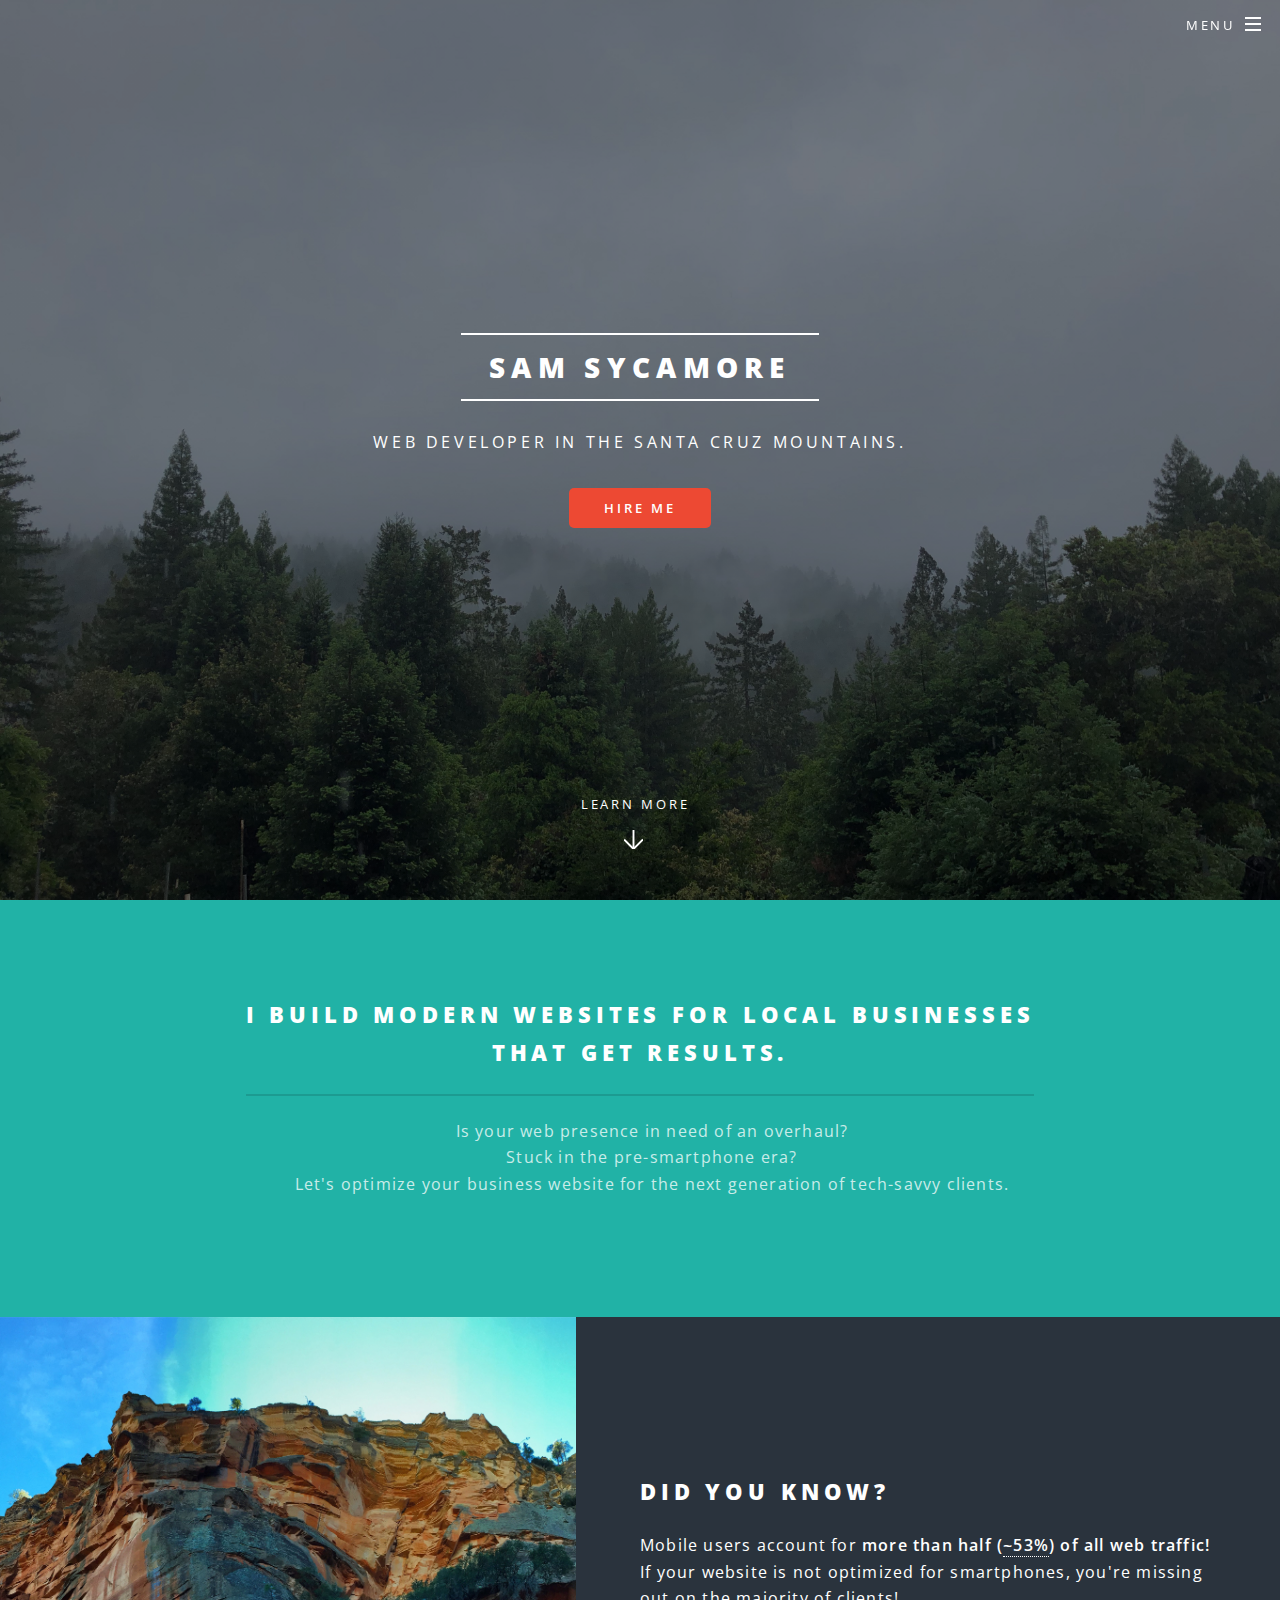
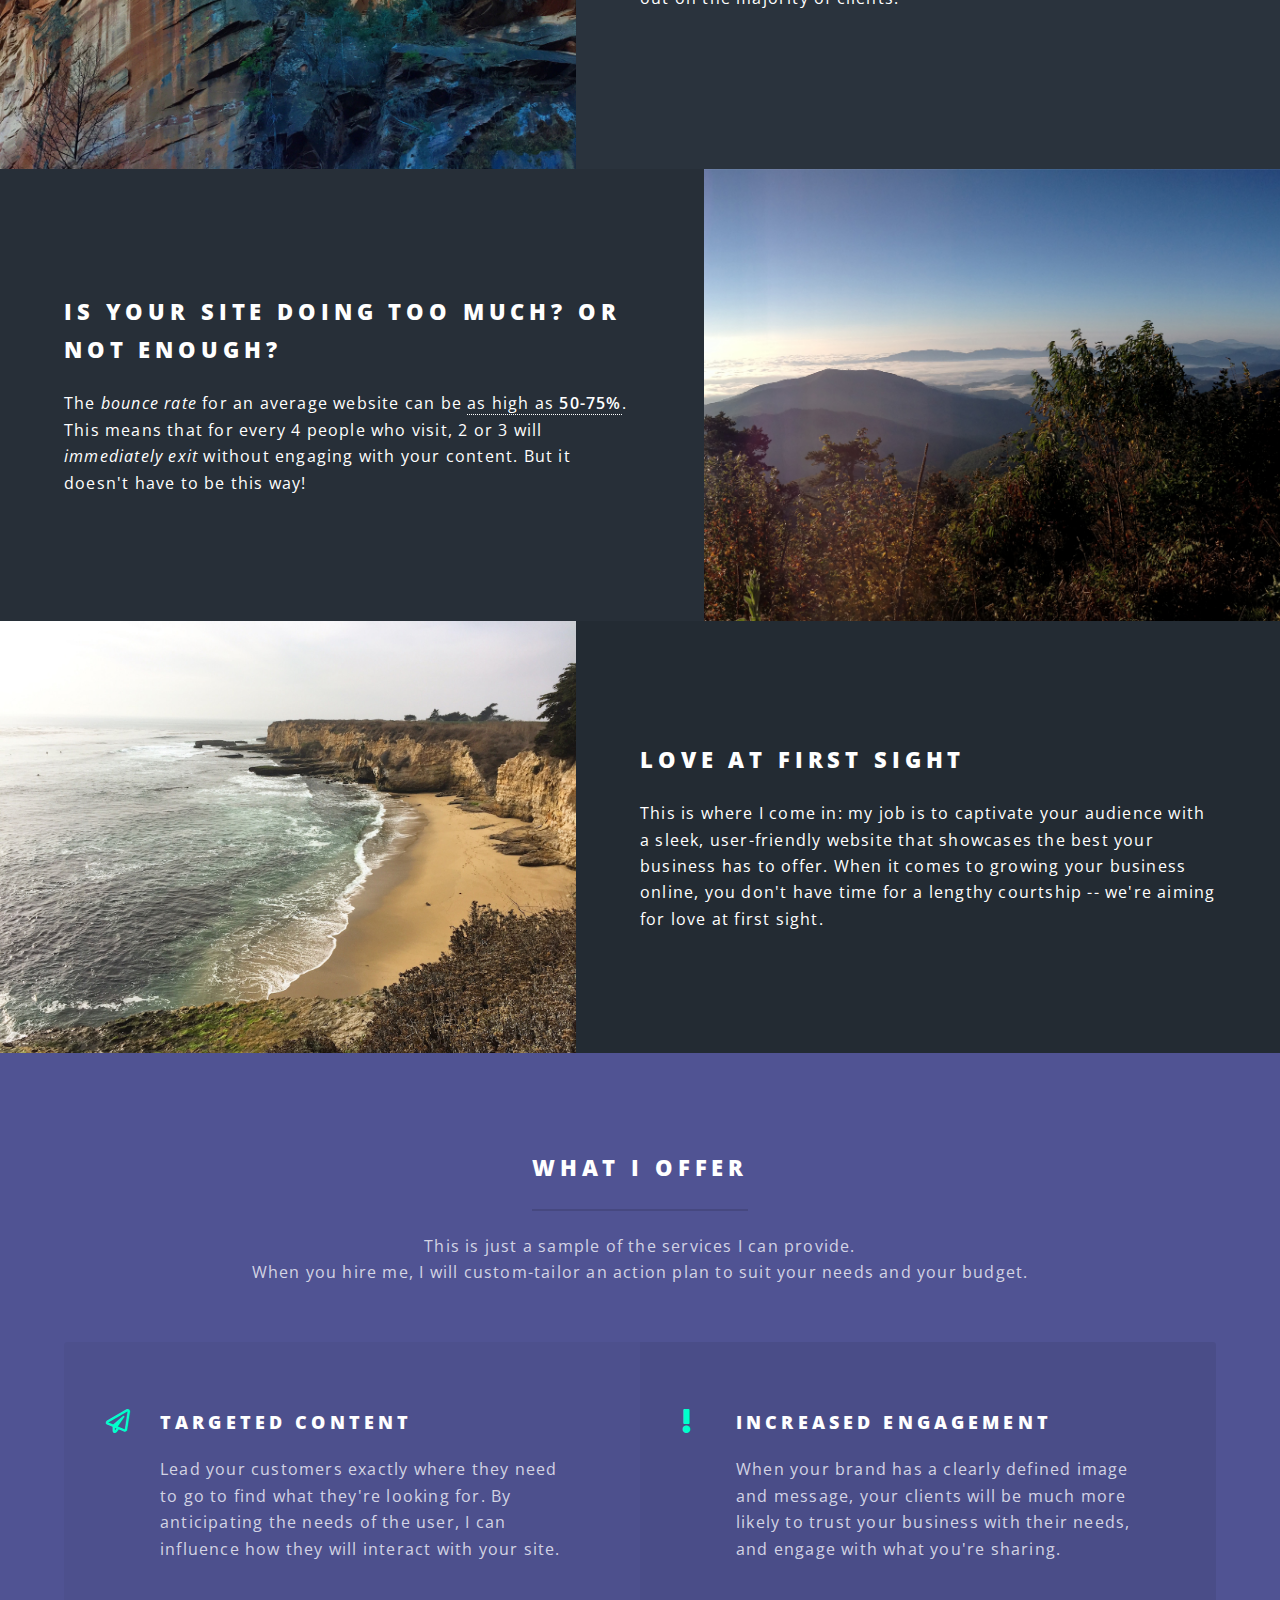
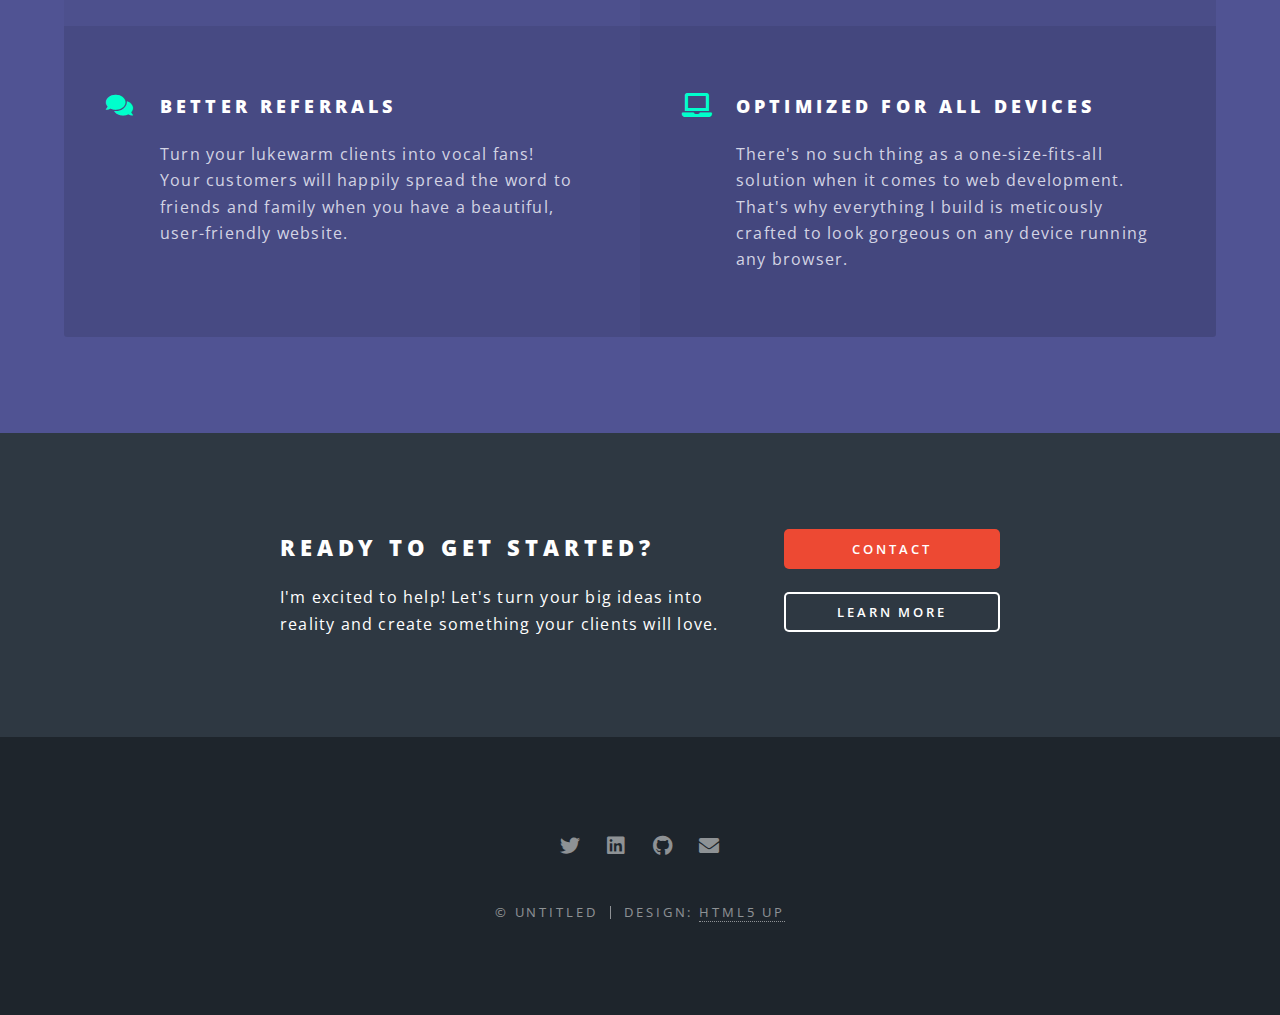
==== index.html @ 6fc79e85 "Initializing" ====
<!DOCTYPE HTML>
<!--
	Spectral by HTML5 UP
	html5up.net | @ajlkn
	Free for personal and commercial use under the CCA 3.0 license (html5up.net/license)
-->
<html>
	<head>
		<title>Sam Sycamore - Web Developer in Santa Cruz, CA</title>
		<meta charset="utf-8" />
		<meta name="viewport" content="width=device-width, initial-scale=1" />
		<link rel="stylesheet" href="assets/css/main.css" />
		<noscript><link rel="stylesheet" href="assets/css/noscript.css" /></noscript>
	</head>
	<body class="landing is-preload">

		<!-- Page Wrapper -->
			<div id="page-wrapper">

				<!-- Header -->
					<header id="header" class="alt">
						<h1><a href="index.html">Sam Sycamore</a></h1>
						<nav id="nav">
							<ul>
								<li class="special">
									<a href="#menu" class="menuToggle"><span>Menu</span></a>
									<div id="menu">
										<ul>
											<li><a href="index.html">Home</a></li>
											<li><a href="generic.html">About</a></li>
											<li><a href="elements.html">Products</a></li>
											<li><a href="#">Resume</a></li>
											<li><a href="#">Contact</a></li>
										</ul>
									</div>
								</li>
							</ul>
						</nav>
					</header>

				<!-- Banner -->
					<section id="banner">
						<div class="inner">
							<h2>Sam Sycamore</h2>
							<p>Web developer in the Santa Cruz Mountains.</p>
							<ul class="actions special">
								<li><a href="#" class="button primary">Hire Me</a></li>
							</ul>
						</div>
						<a href="#one" class="more scrolly">Learn More</a>
					</section>

				<!-- One -->
					<section id="one" class="wrapper style1 special">
						<div class="inner">
							<header class="major">
								<h2>I build modern websites for local businesses<br /> that get results.</h2>
								<ul>
									<li>Is your web presence in need of an overhaul?</li>
									<li>Stuck in the pre-smartphone era?</li>
									<li>Let's optimize your business website for the next generation of tech-savvy clients.</li>
								</ul>
							</header>
						</div>
					</section>

				<!-- Two -->
					<section id="two" class="wrapper alt style2">
						<section class="spotlight">
							<div class="image"><img src="images/sedona.jpg" alt="" /></div><div class="content">
								<h2>Did you know?</h2>
								<p>Mobile users account for <strong>more than half (<a href="https://www.broadbandsearch.net/blog/mobile-desktop-internet-usage-statistics" target="_blank">~53%</a>) of all web traffic!</strong> If your website is not optimized for smartphones, you're missing out on the majority of clients!</p>
							</div>
						</section>
						<section class="spotlight">
							<div class="image"><img src="images/blue-ridge.jpg" alt="" /></div><div class="content">
								<h2>Is your site doing too much? Or not enough?</h2>
								<p>The <em>bounce rate</em> for an average website can be <a href="https://www.gorocketfuel.com/the-rocket-blog/whats-the-average-bounce-rate-in-google-analytics" target="_blank">as high as <strong>50-75%</strong></a>. This means that for every 4 people who visit, 2 or 3 will <em>immediately exit</em> without engaging with your content. But it doesn't have to be this way!</p>
							</div>
						</section>
						<section class="spotlight">
							<div class="image"><img src="images/south-bay.jpg" alt="" /></div><div class="content">
								<h2>Love at first sight</h2>
								<p>This is where I come in: my job is to captivate your audience with a sleek, user-friendly website that showcases the best your business has to offer. When it comes to growing your business online, you don't have time for a lengthy courtship -- we're aiming for love at first sight.</p>
							</div>
						</section>
					</section>

				<!-- Three -->
					<section id="three" class="wrapper style3 special">
						<div class="inner">
							<header class="major">
								<h2>What I offer</h2>
								<p>This is just a sample of the services I can provide.<br /> When you hire me, I will custom-tailor an action plan to suit your needs and your budget.</p>
							</header>
							<ul class="features">
								<li class="icon fa-paper-plane">
									<h3>Targeted content</h3>
									<p>Lead your customers exactly where they need to go to find what they're looking for. By anticipating the needs of the user, I can influence how they will interact with your site.</p>
								</li>
								<li class="icon solid fa-exclamation">
									<h3>Increased engagement</h3>
									<p>When your brand has a clearly defined image and message, your clients will be much more likely to trust your business with their needs, and engage with what you're sharing.</p>
								</li>
								<li class="icon solid fa-comments">
									<h3>Better Referrals</h3>
									<p>Turn your lukewarm clients into vocal fans! Your customers will happily spread the word to friends and family when you have a beautiful, user-friendly website.</p>
								</li>
								<li class="icon solid fa-laptop">
									<h3>Optimized for all devices</h3>
									<p>There's no such thing as a one-size-fits-all solution when it comes to web development. That's why everything I build is meticously crafted to look gorgeous on any device running any browser.</p>
								</li>
							</ul>
						</div>
					</section>

				<!-- CTA -->
					<section id="cta" class="wrapper style4">
						<div class="inner">
							<header>
								<h2>Ready to get started?</h2>
								<p>I'm excited to help! Let's turn your big ideas into reality and create something your clients will love.</p>
							</header>
							<ul class="actions stacked">
								<li><a href="#" class="button fit primary">Contact</a></li>
								<li><a href="#" class="button fit">Learn More</a></li>
							</ul>
						</div>
					</section>

				<!-- Footer -->
					<footer id="footer">
						<ul class="icons">
							<li><a href="http://www.twitter.com/tanoaksam" class="icon brands fa-twitter"><span class="label">Twitter</span></a></li>
							<li><a href="http://www.linkedin.com/in/samuelsycamore" class="icon brands fa-linkedin"><span class="label">LinkedIn</span></a></li>
							<li><a href="http://www.github.com/samuelsycamore" class="icon brands fa-github"><span class="label">Github</span></a></li>
							<li><a href="mailto:samuelsycamore@gmail.com" class="icon solid fa-envelope"><span class="label">Email</span></a></li>
						</ul>
						<ul class="copyright">
							<li>&copy; Untitled</li><li>Design: <a href="http://html5up.net">HTML5 UP</a></li>
						</ul>
					</footer>

			</div>

		<!-- Scripts -->
			<script src="assets/js/jquery.min.js"></script>
			<script src="assets/js/jquery.scrollex.min.js"></script>
			<script src="assets/js/jquery.scrolly.min.js"></script>
			<script src="assets/js/browser.min.js"></script>
			<script src="assets/js/breakpoints.min.js"></script>
			<script src="assets/js/util.js"></script>
			<script src="assets/js/main.js"></script>

	</body>
</html>
---- assets/css/main.css ----
@import url(fontawesome-all.min.css);
@import url("https://fonts.googleapis.com/css?family=Open+Sans:400,400italic,600,600italic,800,800italic");

/*
	Spectral by HTML5 UP
	html5up.net | @ajlkn
	Free for personal and commercial use under the CCA 3.0 license (html5up.net/license)
*/

html, body, div, span, applet, object,
iframe, h1, h2, h3, h4, h5, h6, p, blockquote,
pre, a, abbr, acronym, address, big, cite,
code, del, dfn, em, img, ins, kbd, q, s, samp,
small, strike, strong, sub, sup, tt, var, b,
u, i, center, dl, dt, dd, ol, ul, li, fieldset,
form, label, legend, table, caption, tbody,
tfoot, thead, tr, th, td, article, aside,
canvas, details, embed, figure, figcaption,
footer, header, hgroup, menu, nav, output, ruby,
section, summary, time, mark, audio, video {
	margin: 0;
	padding: 0;
	border: 0;
	font-size: 100%;
	font: inherit;
	vertical-align: baseline;}

article, aside, details, figcaption, figure,
footer, header, hgroup, menu, nav, section {
	display: block;}

body {
	line-height: 1;
}

ol, ul, li {
	list-style: none;
}

blockquote, q {
	quotes: none;
}

	blockquote:before, blockquote:after, q:before, q:after {
		content: '';
		content: none;
	}

table {
	border-collapse: collapse;
	border-spacing: 0;
}

body {
	-webkit-text-size-adjust: none;
}

mark {
	background-color: transparent;
	color: inherit;
}

input::-moz-focus-inner {
	border: 0;
	padding: 0;
}

input, select, textarea {
	-moz-appearance: none;
	-webkit-appearance: none;
	-ms-appearance: none;
	appearance: none;
}

/* Basic */

	@-ms-viewport {
		width: device-width;
	}

	html {
		box-sizing: border-box;
	}

	*, *:before, *:after {
		box-sizing: inherit;
	}

	body {
		background: #2e3842;
	}

		body.is-preload *, body.is-preload *:before, body.is-preload *:after {
			-moz-animation: none !important;
			-webkit-animation: none !important;
			-ms-animation: none !important;
			animation: none !important;
			-moz-transition: none !important;
			-webkit-transition: none !important;
			-ms-transition: none !important;
			transition: none !important;
		}

	body, input, select, textarea {
		color: #fff;
		font-family: "Open Sans", Helvetica, sans-serif;
		font-size: 15pt;
		font-weight: 400;
		letter-spacing: 0.075em;
		line-height: 1.65em;
	}

		@media screen and (max-width: 1680px) {

			body, input, select, textarea {
				font-size: 13pt;
			}

		}

		@media screen and (max-width: 1280px) {

			body, input, select, textarea {
				font-size: 12pt;
			}

		}

		@media screen and (max-width: 736px) {

			body, input, select, textarea {
				font-size: 11pt;
				letter-spacing: 0.0375em;
			}

		}

	a {
		-moz-transition: color 0.2s ease, border-bottom-color 0.2s ease;
		-webkit-transition: color 0.2s ease, border-bottom-color 0.2s ease;
		-ms-transition: color 0.2s ease, border-bottom-color 0.2s ease;
		transition: color 0.2s ease, border-bottom-color 0.2s ease;
		border-bottom: dotted 1px;
		color: inherit;
		text-decoration: none;
	}

		a:hover {
			border-bottom-color: transparent;
		}

	strong, b {
		color: #fff;
		font-weight: 600;
	}

	em, i {
		font-style: italic;
	}

	p {
		margin: 0 0 2em 0;
	}

	h1, h2, h3, h4, h5, h6 {
		color: #fff;
		font-weight: 800;
		letter-spacing: 0.225em;
		line-height: 1em;
		margin: 0 0 1em 0;
		text-transform: uppercase;
	}

		h1 a, h2 a, h3 a, h4 a, h5 a, h6 a {
			color: inherit;
			text-decoration: none;
		}

	h2 {
		font-size: 1.35em;
		line-height: 1.75em;
	}

		@media screen and (max-width: 736px) {

			h2 {
				font-size: 1.1em;
				line-height: 1.65em;
			}

		}

	h3 {
		font-size: 1.15em;
		line-height: 1.75em;
	}

		@media screen and (max-width: 736px) {

			h3 {
				font-size: 1em;
				line-height: 1.65em;
			}

		}

	h4 {
		font-size: 1em;
		line-height: 1.5em;
	}

	h5 {
		font-size: 0.8em;
		line-height: 1.5em;
	}

	h6 {
		font-size: 0.7em;
		line-height: 1.5em;
	}

	sub {
		font-size: 0.8em;
		position: relative;
		top: 0.5em;
	}

	sup {
		font-size: 0.8em;
		position: relative;
		top: -0.5em;
	}

	hr {
		border: 0;
		border-bottom: solid 2px #fff;
		margin: 3em 0;
	}

		hr.major {
			margin: 4.5em 0;
		}

	blockquote {
		border-left: solid 4px #fff;
		font-style: italic;
		margin: 0 0 2em 0;
		padding: 0.5em 0 0.5em 2em;
	}

	code {
		background: rgba(144, 144, 144, 0.25);
		border-radius: 3px;
		font-family: "Courier New", monospace;
		font-size: 0.9em;
		letter-spacing: 0;
		margin: 0 0.25em;
		padding: 0.25em 0.65em;
	}

	pre {
		-webkit-overflow-scrolling: touch;
		font-family: "Courier New", monospace;
		font-size: 0.9em;
		margin: 0 0 2em 0;
	}

		pre code {
			display: block;
			line-height: 1.75em;
			padding: 1em 1.5em;
			overflow-x: auto;
		}

	.align-left {
		text-align: left;
	}

	.align-center {
		text-align: center;
	}

	.align-right {
		text-align: right;
	}

/* Row */

	.row {
		display: flex;
		flex-wrap: wrap;
		box-sizing: border-box;
		align-items: stretch;
	}

		.row > * {
			box-sizing: border-box;
		}

		.row.gtr-uniform > * > :last-child {
			margin-bottom: 0;
		}

		.row.aln-left {
			justify-content: flex-start;
		}

		.row.aln-center {
			justify-content: center;
		}

		.row.aln-right {
			justify-content: flex-end;
		}

		.row.aln-top {
			align-items: flex-start;
		}

		.row.aln-middle {
			align-items: center;
		}

		.row.aln-bottom {
			align-items: flex-end;
		}

		.row > .imp {
			order: -1;
		}

		.row > .col-1 {
			width: 8.33333%;
		}

		.row > .off-1 {
			margin-left: 8.33333%;
		}

		.row > .col-2 {
			width: 16.66667%;
		}

		.row > .off-2 {
			margin-left: 16.66667%;
		}

		.row > .col-3 {
			width: 25%;
		}

		.row > .off-3 {
			margin-left: 25%;
		}

		.row > .col-4 {
			width: 33.33333%;
		}

		.row > .off-4 {
			margin-left: 33.33333%;
		}

		.row > .col-5 {
			width: 41.66667%;
		}

		.row > .off-5 {
			margin-left: 41.66667%;
		}

		.row > .col-6 {
			width: 50%;
		}

		.row > .off-6 {
			margin-left: 50%;
		}

		.row > .col-7 {
			width: 58.33333%;
		}

		.row > .off-7 {
			margin-left: 58.33333%;
		}

		.row > .col-8 {
			width: 66.66667%;
		}

		.row > .off-8 {
			margin-left: 66.66667%;
		}

		.row > .col-9 {
			width: 75%;
		}

		.row > .off-9 {
			margin-left: 75%;
		}

		.row > .col-10 {
			width: 83.33333%;
		}

		.row > .off-10 {
			margin-left: 83.33333%;
		}

		.row > .col-11 {
			width: 91.66667%;
		}

		.row > .off-11 {
			margin-left: 91.66667%;
		}

		.row > .col-12 {
			width: 100%;
		}

		.row > .off-12 {
			margin-left: 100%;
		}

		.row.gtr-0 {
			margin-top: 0;
			margin-left: 0em;
		}

			.row.gtr-0 > * {
				padding: 0 0 0 0em;
			}

			.row.gtr-0.gtr-uniform {
				margin-top: 0em;
			}

				.row.gtr-0.gtr-uniform > * {
					padding-top: 0em;
				}

		.row.gtr-25 {
			margin-top: 0;
			margin-left: -0.375em;
		}

			.row.gtr-25 > * {
				padding: 0 0 0 0.375em;
			}

			.row.gtr-25.gtr-uniform {
				margin-top: -0.375em;
			}

				.row.gtr-25.gtr-uniform > * {
					padding-top: 0.375em;
				}

		.row.gtr-50 {
			margin-top: 0;
			margin-left: -0.75em;
		}

			.row.gtr-50 > * {
				padding: 0 0 0 0.75em;
			}

			.row.gtr-50.gtr-uniform {
				margin-top: -0.75em;
			}

				.row.gtr-50.gtr-uniform > * {
					padding-top: 0.75em;
				}

		.row {
			margin-top: 0;
			margin-left: -1.5em;
		}

			.row > * {
				padding: 0 0 0 1.5em;
			}

			.row.gtr-uniform {
				margin-top: -1.5em;
			}

				.row.gtr-uniform > * {
					padding-top: 1.5em;
				}

		.row.gtr-150 {
			margin-top: 0;
			margin-left: -2.25em;
		}

			.row.gtr-150 > * {
				padding: 0 0 0 2.25em;
			}

			.row.gtr-150.gtr-uniform {
				margin-top: -2.25em;
			}

				.row.gtr-150.gtr-uniform > * {
					padding-top: 2.25em;
				}

		.row.gtr-200 {
			margin-top: 0;
			margin-left: -3em;
		}

			.row.gtr-200 > * {
				padding: 0 0 0 3em;
			}

			.row.gtr-200.gtr-uniform {
				margin-top: -3em;
			}

				.row.gtr-200.gtr-uniform > * {
					padding-top: 3em;
				}

		@media screen and (max-width: 1680px) {

			.row {
				display: flex;
				flex-wrap: wrap;
				box-sizing: border-box;
				align-items: stretch;
			}

				.row > * {
					box-sizing: border-box;
				}

				.row.gtr-uniform > * > :last-child {
					margin-bottom: 0;
				}

				.row.aln-left {
					justify-content: flex-start;
				}

				.row.aln-center {
					justify-content: center;
				}

				.row.aln-right {
					justify-content: flex-end;
				}

				.row.aln-top {
					align-items: flex-start;
				}

				.row.aln-middle {
					align-items: center;
				}

				.row.aln-bottom {
					align-items: flex-end;
				}

				.row > .imp-xlarge {
					order: -1;
				}

				.row > .col-1-xlarge {
					width: 8.33333%;
				}

				.row > .off-1-xlarge {
					margin-left: 8.33333%;
				}

				.row > .col-2-xlarge {
					width: 16.66667%;
				}

				.row > .off-2-xlarge {
					margin-left: 16.66667%;
				}

				.row > .col-3-xlarge {
					width: 25%;
				}

				.row > .off-3-xlarge {
					margin-left: 25%;
				}

				.row > .col-4-xlarge {
					width: 33.33333%;
				}

				.row > .off-4-xlarge {
					margin-left: 33.33333%;
				}

				.row > .col-5-xlarge {
					width: 41.66667%;
				}

				.row > .off-5-xlarge {
					margin-left: 41.66667%;
				}

				.row > .col-6-xlarge {
					width: 50%;
				}

				.row > .off-6-xlarge {
					margin-left: 50%;
				}

				.row > .col-7-xlarge {
					width: 58.33333%;
				}

				.row > .off-7-xlarge {
					margin-left: 58.33333%;
				}

				.row > .col-8-xlarge {
					width: 66.66667%;
				}

				.row > .off-8-xlarge {
					margin-left: 66.66667%;
				}

				.row > .col-9-xlarge {
					width: 75%;
				}

				.row > .off-9-xlarge {
					margin-left: 75%;
				}

				.row > .col-10-xlarge {
					width: 83.33333%;
				}

				.row > .off-10-xlarge {
					margin-left: 83.33333%;
				}

				.row > .col-11-xlarge {
					width: 91.66667%;
				}

				.row > .off-11-xlarge {
					margin-left: 91.66667%;
				}

				.row > .col-12-xlarge {
					width: 100%;
				}

				.row > .off-12-xlarge {
					margin-left: 100%;
				}

				.row.gtr-0 {
					margin-top: 0;
					margin-left: 0em;
				}

					.row.gtr-0 > * {
						padding: 0 0 0 0em;
					}

					.row.gtr-0.gtr-uniform {
						margin-top: 0em;
					}

						.row.gtr-0.gtr-uniform > * {
							padding-top: 0em;
						}

				.row.gtr-25 {
					margin-top: 0;
					margin-left: -0.375em;
				}

					.row.gtr-25 > * {
						padding: 0 0 0 0.375em;
					}

					.row.gtr-25.gtr-uniform {
						margin-top: -0.375em;
					}

						.row.gtr-25.gtr-uniform > * {
							padding-top: 0.375em;
						}

				.row.gtr-50 {
					margin-top: 0;
					margin-left: -0.75em;
				}

					.row.gtr-50 > * {
						padding: 0 0 0 0.75em;
					}

					.row.gtr-50.gtr-uniform {
						margin-top: -0.75em;
					}

						.row.gtr-50.gtr-uniform > * {
							padding-top: 0.75em;
						}

				.row {
					margin-top: 0;
					margin-left: -1.5em;
				}

					.row > * {
						padding: 0 0 0 1.5em;
					}

					.row.gtr-uniform {
						margin-top: -1.5em;
					}

						.row.gtr-uniform > * {
							padding-top: 1.5em;
						}

				.row.gtr-150 {
					margin-top: 0;
					margin-left: -2.25em;
				}

					.row.gtr-150 > * {
						padding: 0 0 0 2.25em;
					}

					.row.gtr-150.gtr-uniform {
						margin-top: -2.25em;
					}

						.row.gtr-150.gtr-uniform > * {
							padding-top: 2.25em;
						}

				.row.gtr-200 {
					margin-top: 0;
					margin-left: -3em;
				}

					.row.gtr-200 > * {
						padding: 0 0 0 3em;
					}

					.row.gtr-200.gtr-uniform {
						margin-top: -3em;
					}

						.row.gtr-200.gtr-uniform > * {
							padding-top: 3em;
						}

		}

		@media screen and (max-width: 1280px) {

			.row {
				display: flex;
				flex-wrap: wrap;
				box-sizing: border-box;
				align-items: stretch;
			}

				.row > * {
					box-sizing: border-box;
				}

				.row.gtr-uniform > * > :last-child {
					margin-bottom: 0;
				}

				.row.aln-left {
					justify-content: flex-start;
				}

				.row.aln-center {
					justify-content: center;
				}

				.row.aln-right {
					justify-content: flex-end;
				}

				.row.aln-top {
					align-items: flex-start;
				}

				.row.aln-middle {
					align-items: center;
				}

				.row.aln-bottom {
					align-items: flex-end;
				}

				.row > .imp-large {
					order: -1;
				}

				.row > .col-1-large {
					width: 8.33333%;
				}

				.row > .off-1-large {
					margin-left: 8.33333%;
				}

				.row > .col-2-large {
					width: 16.66667%;
				}

				.row > .off-2-large {
					margin-left: 16.66667%;
				}

				.row > .col-3-large {
					width: 25%;
				}

				.row > .off-3-large {
					margin-left: 25%;
				}

				.row > .col-4-large {
					width: 33.33333%;
				}

				.row > .off-4-large {
					margin-left: 33.33333%;
				}

				.row > .col-5-large {
					width: 41.66667%;
				}

				.row > .off-5-large {
					margin-left: 41.66667%;
				}

				.row > .col-6-large {
					width: 50%;
				}

				.row > .off-6-large {
					margin-left: 50%;
				}

				.row > .col-7-large {
					width: 58.33333%;
				}

				.row > .off-7-large {
					margin-left: 58.33333%;
				}

				.row > .col-8-large {
					width: 66.66667%;
				}

				.row > .off-8-large {
					margin-left: 66.66667%;
				}

				.row > .col-9-large {
					width: 75%;
				}

				.row > .off-9-large {
					margin-left: 75%;
				}

				.row > .col-10-large {
					width: 83.33333%;
				}

				.row > .off-10-large {
					margin-left: 83.33333%;
				}

				.row > .col-11-large {
					width: 91.66667%;
				}

				.row > .off-11-large {
					margin-left: 91.66667%;
				}

				.row > .col-12-large {
					width: 100%;
				}

				.row > .off-12-large {
					margin-left: 100%;
				}

				.row.gtr-0 {
					margin-top: 0;
					margin-left: 0em;
				}

					.row.gtr-0 > * {
						padding: 0 0 0 0em;
					}

					.row.gtr-0.gtr-uniform {
						margin-top: 0em;
					}

						.row.gtr-0.gtr-uniform > * {
							padding-top: 0em;
						}

				.row.gtr-25 {
					margin-top: 0;
					margin-left: -0.375em;
				}

					.row.gtr-25 > * {
						padding: 0 0 0 0.375em;
					}

					.row.gtr-25.gtr-uniform {
						margin-top: -0.375em;
					}

						.row.gtr-25.gtr-uniform > * {
							padding-top: 0.375em;
						}

				.row.gtr-50 {
					margin-top: 0;
					margin-left: -0.75em;
				}

					.row.gtr-50 > * {
						padding: 0 0 0 0.75em;
					}

					.row.gtr-50.gtr-uniform {
						margin-top: -0.75em;
					}

						.row.gtr-50.gtr-uniform > * {
							padding-top: 0.75em;
						}

				.row {
					margin-top: 0;
					margin-left: -1.5em;
				}

					.row > * {
						padding: 0 0 0 1.5em;
					}

					.row.gtr-uniform {
						margin-top: -1.5em;
					}

						.row.gtr-uniform > * {
							padding-top: 1.5em;
						}

				.row.gtr-150 {
					margin-top: 0;
					margin-left: -2.25em;
				}

					.row.gtr-150 > * {
						padding: 0 0 0 2.25em;
					}

					.row.gtr-150.gtr-uniform {
						margin-top: -2.25em;
					}

						.row.gtr-150.gtr-uniform > * {
							padding-top: 2.25em;
						}

				.row.gtr-200 {
					margin-top: 0;
					margin-left: -3em;
				}

					.row.gtr-200 > * {
						padding: 0 0 0 3em;
					}

					.row.gtr-200.gtr-uniform {
						margin-top: -3em;
					}

						.row.gtr-200.gtr-uniform > * {
							padding-top: 3em;
						}

		}

		@media screen and (max-width: 980px) {

			.row {
				display: flex;
				flex-wrap: wrap;
				box-sizing: border-box;
				align-items: stretch;
			}

				.row > * {
					box-sizing: border-box;
				}

				.row.gtr-uniform > * > :last-child {
					margin-bottom: 0;
				}

				.row.aln-left {
					justify-content: flex-start;
				}

				.row.aln-center {
					justify-content: center;
				}

				.row.aln-right {
					justify-content: flex-end;
				}

				.row.aln-top {
					align-items: flex-start;
				}

				.row.aln-middle {
					align-items: center;
				}

				.row.aln-bottom {
					align-items: flex-end;
				}

				.row > .imp-medium {
					order: -1;
				}

				.row > .col-1-medium {
					width: 8.33333%;
				}

				.row > .off-1-medium {
					margin-left: 8.33333%;
				}

				.row > .col-2-medium {
					width: 16.66667%;
				}

				.row > .off-2-medium {
					margin-left: 16.66667%;
				}

				.row > .col-3-medium {
					width: 25%;
				}

				.row > .off-3-medium {
					margin-left: 25%;
				}

				.row > .col-4-medium {
					width: 33.33333%;
				}

				.row > .off-4-medium {
					margin-left: 33.33333%;
				}

				.row > .col-5-medium {
					width: 41.66667%;
				}

				.row > .off-5-medium {
					margin-left: 41.66667%;
				}

				.row > .col-6-medium {
					width: 50%;
				}

				.row > .off-6-medium {
					margin-left: 50%;
				}

				.row > .col-7-medium {
					width: 58.33333%;
				}

				.row > .off-7-medium {
					margin-left: 58.33333%;
				}

				.row > .col-8-medium {
					width: 66.66667%;
				}

				.row > .off-8-medium {
					margin-left: 66.66667%;
				}

				.row > .col-9-medium {
					width: 75%;
				}

				.row > .off-9-medium {
					margin-left: 75%;
				}

				.row > .col-10-medium {
					width: 83.33333%;
				}

				.row > .off-10-medium {
					margin-left: 83.33333%;
				}

				.row > .col-11-medium {
					width: 91.66667%;
				}

				.row > .off-11-medium {
					margin-left: 91.66667%;
				}

				.row > .col-12-medium {
					width: 100%;
				}

				.row > .off-12-medium {
					margin-left: 100%;
				}

				.row.gtr-0 {
					margin-top: 0;
					margin-left: 0em;
				}

					.row.gtr-0 > * {
						padding: 0 0 0 0em;
					}

					.row.gtr-0.gtr-uniform {
						margin-top: 0em;
					}

						.row.gtr-0.gtr-uniform > * {
							padding-top: 0em;
						}

				.row.gtr-25 {
					margin-top: 0;
					margin-left: -0.375em;
				}

					.row.gtr-25 > * {
						padding: 0 0 0 0.375em;
					}

					.row.gtr-25.gtr-uniform {
						margin-top: -0.375em;
					}

						.row.gtr-25.gtr-uniform > * {
							padding-top: 0.375em;
						}

				.row.gtr-50 {
					margin-top: 0;
					margin-left: -0.75em;
				}

					.row.gtr-50 > * {
						padding: 0 0 0 0.75em;
					}

					.row.gtr-50.gtr-uniform {
						margin-top: -0.75em;
					}

						.row.gtr-50.gtr-uniform > * {
							padding-top: 0.75em;
						}

				.row {
					margin-top: 0;
					margin-left: -1.5em;
				}

					.row > * {
						padding: 0 0 0 1.5em;
					}

					.row.gtr-uniform {
						margin-top: -1.5em;
					}

						.row.gtr-uniform > * {
							padding-top: 1.5em;
						}

				.row.gtr-150 {
					margin-top: 0;
					margin-left: -2.25em;
				}

					.row.gtr-150 > * {
						padding: 0 0 0 2.25em;
					}

					.row.gtr-150.gtr-uniform {
						margin-top: -2.25em;
					}

						.row.gtr-150.gtr-uniform > * {
							padding-top: 2.25em;
						}

				.row.gtr-200 {
					margin-top: 0;
					margin-left: -3em;
				}

					.row.gtr-200 > * {
						padding: 0 0 0 3em;
					}

					.row.gtr-200.gtr-uniform {
						margin-top: -3em;
					}

						.row.gtr-200.gtr-uniform > * {
							padding-top: 3em;
						}

		}

		@media screen and (max-width: 736px) {

			.row {
				display: flex;
				flex-wrap: wrap;
				box-sizing: border-box;
				align-items: stretch;
			}

				.row > * {
					box-sizing: border-box;
				}

				.row.gtr-uniform > * > :last-child {
					margin-bottom: 0;
				}

				.row.aln-left {
					justify-content: flex-start;
				}

				.row.aln-center {
					justify-content: center;
				}

				.row.aln-right {
					justify-content: flex-end;
				}

				.row.aln-top {
					align-items: flex-start;
				}

				.row.aln-middle {
					align-items: center;
				}

				.row.aln-bottom {
					align-items: flex-end;
				}

				.row > .imp-small {
					order: -1;
				}

				.row > .col-1-small {
					width: 8.33333%;
				}

				.row > .off-1-small {
					margin-left: 8.33333%;
				}

				.row > .col-2-small {
					width: 16.66667%;
				}

				.row > .off-2-small {
					margin-left: 16.66667%;
				}

				.row > .col-3-small {
					width: 25%;
				}

				.row > .off-3-small {
					margin-left: 25%;
				}

				.row > .col-4-small {
					width: 33.33333%;
				}

				.row > .off-4-small {
					margin-left: 33.33333%;
				}

				.row > .col-5-small {
					width: 41.66667%;
				}

				.row > .off-5-small {
					margin-left: 41.66667%;
				}

				.row > .col-6-small {
					width: 50%;
				}

				.row > .off-6-small {
					margin-left: 50%;
				}

				.row > .col-7-small {
					width: 58.33333%;
				}

				.row > .off-7-small {
					margin-left: 58.33333%;
				}

				.row > .col-8-small {
					width: 66.66667%;
				}

				.row > .off-8-small {
					margin-left: 66.66667%;
				}

				.row > .col-9-small {
					width: 75%;
				}

				.row > .off-9-small {
					margin-left: 75%;
				}

				.row > .col-10-small {
					width: 83.33333%;
				}

				.row > .off-10-small {
					margin-left: 83.33333%;
				}

				.row > .col-11-small {
					width: 91.66667%;
				}

				.row > .off-11-small {
					margin-left: 91.66667%;
				}

				.row > .col-12-small {
					width: 100%;
				}

				.row > .off-12-small {
					margin-left: 100%;
				}

				.row.gtr-0 {
					margin-top: 0;
					margin-left: 0em;
				}

					.row.gtr-0 > * {
						padding: 0 0 0 0em;
					}

					.row.gtr-0.gtr-uniform {
						margin-top: 0em;
					}

						.row.gtr-0.gtr-uniform > * {
							padding-top: 0em;
						}

				.row.gtr-25 {
					margin-top: 0;
					margin-left: -0.375em;
				}

					.row.gtr-25 > * {
						padding: 0 0 0 0.375em;
					}

					.row.gtr-25.gtr-uniform {
						margin-top: -0.375em;
					}

						.row.gtr-25.gtr-uniform > * {
							padding-top: 0.375em;
						}

				.row.gtr-50 {
					margin-top: 0;
					margin-left: -0.75em;
				}

					.row.gtr-50 > * {
						padding: 0 0 0 0.75em;
					}

					.row.gtr-50.gtr-uniform {
						margin-top: -0.75em;
					}

						.row.gtr-50.gtr-uniform > * {
							padding-top: 0.75em;
						}

				.row {
					margin-top: 0;
					margin-left: -1.5em;
				}

					.row > * {
						padding: 0 0 0 1.5em;
					}

					.row.gtr-uniform {
						margin-top: -1.5em;
					}

						.row.gtr-uniform > * {
							padding-top: 1.5em;
						}

				.row.gtr-150 {
					margin-top: 0;
					margin-left: -2.25em;
				}

					.row.gtr-150 > * {
						padding: 0 0 0 2.25em;
					}

					.row.gtr-150.gtr-uniform {
						margin-top: -2.25em;
					}

						.row.gtr-150.gtr-uniform > * {
							padding-top: 2.25em;
						}

				.row.gtr-200 {
					margin-top: 0;
					margin-left: -3em;
				}

					.row.gtr-200 > * {
						padding: 0 0 0 3em;
					}

					.row.gtr-200.gtr-uniform {
						margin-top: -3em;
					}

						.row.gtr-200.gtr-uniform > * {
							padding-top: 3em;
						}

		}

		@media screen and (max-width: 480px) {

			.row {
				display: flex;
				flex-wrap: wrap;
				box-sizing: border-box;
				align-items: stretch;
			}

				.row > * {
					box-sizing: border-box;
				}

				.row.gtr-uniform > * > :last-child {
					margin-bottom: 0;
				}

				.row.aln-left {
					justify-content: flex-start;
				}

				.row.aln-center {
					justify-content: center;
				}

				.row.aln-right {
					justify-content: flex-end;
				}

				.row.aln-top {
					align-items: flex-start;
				}

				.row.aln-middle {
					align-items: center;
				}

				.row.aln-bottom {
					align-items: flex-end;
				}

				.row > .imp-xsmall {
					order: -1;
				}

				.row > .col-1-xsmall {
					width: 8.33333%;
				}

				.row > .off-1-xsmall {
					margin-left: 8.33333%;
				}

				.row > .col-2-xsmall {
					width: 16.66667%;
				}

				.row > .off-2-xsmall {
					margin-left: 16.66667%;
				}

				.row > .col-3-xsmall {
					width: 25%;
				}

				.row > .off-3-xsmall {
					margin-left: 25%;
				}

				.row > .col-4-xsmall {
					width: 33.33333%;
				}

				.row > .off-4-xsmall {
					margin-left: 33.33333%;
				}

				.row > .col-5-xsmall {
					width: 41.66667%;
				}

				.row > .off-5-xsmall {
					margin-left: 41.66667%;
				}

				.row > .col-6-xsmall {
					width: 50%;
				}

				.row > .off-6-xsmall {
					margin-left: 50%;
				}

				.row > .col-7-xsmall {
					width: 58.33333%;
				}

				.row > .off-7-xsmall {
					margin-left: 58.33333%;
				}

				.row > .col-8-xsmall {
					width: 66.66667%;
				}

				.row > .off-8-xsmall {
					margin-left: 66.66667%;
				}

				.row > .col-9-xsmall {
					width: 75%;
				}

				.row > .off-9-xsmall {
					margin-left: 75%;
				}

				.row > .col-10-xsmall {
					width: 83.33333%;
				}

				.row > .off-10-xsmall {
					margin-left: 83.33333%;
				}

				.row > .col-11-xsmall {
					width: 91.66667%;
				}

				.row > .off-11-xsmall {
					margin-left: 91.66667%;
				}

				.row > .col-12-xsmall {
					width: 100%;
				}

				.row > .off-12-xsmall {
					margin-left: 100%;
				}

				.row.gtr-0 {
					margin-top: 0;
					margin-left: 0em;
				}

					.row.gtr-0 > * {
						padding: 0 0 0 0em;
					}

					.row.gtr-0.gtr-uniform {
						margin-top: 0em;
					}

						.row.gtr-0.gtr-uniform > * {
							padding-top: 0em;
						}

				.row.gtr-25 {
					margin-top: 0;
					margin-left: -0.375em;
				}

					.row.gtr-25 > * {
						padding: 0 0 0 0.375em;
					}

					.row.gtr-25.gtr-uniform {
						margin-top: -0.375em;
					}

						.row.gtr-25.gtr-uniform > * {
							padding-top: 0.375em;
						}

				.row.gtr-50 {
					margin-top: 0;
					margin-left: -0.75em;
				}

					.row.gtr-50 > * {
						padding: 0 0 0 0.75em;
					}

					.row.gtr-50.gtr-uniform {
						margin-top: -0.75em;
					}

						.row.gtr-50.gtr-uniform > * {
							padding-top: 0.75em;
						}

				.row {
					margin-top: 0;
					margin-left: -1.5em;
				}

					.row > * {
						padding: 0 0 0 1.5em;
					}

					.row.gtr-uniform {
						margin-top: -1.5em;
					}

						.row.gtr-uniform > * {
							padding-top: 1.5em;
						}

				.row.gtr-150 {
					margin-top: 0;
					margin-left: -2.25em;
				}

					.row.gtr-150 > * {
						padding: 0 0 0 2.25em;
					}

					.row.gtr-150.gtr-uniform {
						margin-top: -2.25em;
					}

						.row.gtr-150.gtr-uniform > * {
							padding-top: 2.25em;
						}

				.row.gtr-200 {
					margin-top: 0;
					margin-left: -3em;
				}

					.row.gtr-200 > * {
						padding: 0 0 0 3em;
					}

					.row.gtr-200.gtr-uniform {
						margin-top: -3em;
					}

						.row.gtr-200.gtr-uniform > * {
							padding-top: 3em;
						}

		}

/* Section/Article */

	section.special, article.special {
		text-align: center;
	}

	header p {
		color: rgba(255, 255, 255, 0.5);
		position: relative;
		top: -0.25em;
	}

	header h3 + p {
		font-size: 1.1em;
	}

	header h4 + p,
	header h5 + p,
	header h6 + p {
		font-size: 0.9em;
	}

	header.major {
		margin: 0 0 3.5em 0;
	}

		header.major h2, header.major h3, header.major h4, header.major h5, header.major h6 {
			border-bottom: solid 2px #fff;
			display: inline-block;
			padding-bottom: 1em;
			position: relative;
		}

			header.major h2:after, header.major h3:after, header.major h4:after, header.major h5:after, header.major h6:after {
				content: '';
				display: block;
				height: 1px;
			}

		header.major p {
			color: #fff;
			top: 0;
		}

		@media screen and (max-width: 736px) {

			header.major {
				margin: 0 0 2em 0;
			}

		}

	@media screen and (max-width: 980px) {

		header br {
			display: none;
		}

	}

/* Form */

	form {
		margin: 0 0 2em 0;
	}

	label {
		color: #fff;
		display: block;
		font-size: 0.9em;
		font-weight: 600;
		margin: 0 0 1em 0;
	}

	input[type="text"],
	input[type="password"],
	input[type="email"],
	select,
	textarea {
		-moz-appearance: none;
		-webkit-appearance: none;
		-ms-appearance: none;
		appearance: none;
		background-color: rgba(144, 144, 144, 0.25);
		border-radius: 3px;
		border: none;
		color: inherit;
		display: block;
		outline: 0;
		padding: 0 1em;
		text-decoration: none;
		width: 100%;
	}

		input[type="text"]:invalid,
		input[type="password"]:invalid,
		input[type="email"]:invalid,
		select:invalid,
		textarea:invalid {
			box-shadow: none;
		}

		input[type="text"]:focus,
		input[type="password"]:focus,
		input[type="email"]:focus,
		select:focus,
		textarea:focus {
			box-shadow: 0 0 0 2px #21b2a6;
		}

	select {
		background-size: 1.25em;
		background-repeat: no-repeat;
		background-position: calc(100% - 1em) center;
		height: 2.75em;
		padding-right: 2.75em;
		text-overflow: ellipsis;
	}

		select:focus::-ms-value {
			background-color: transparent;
		}

		select::-ms-expand {
			display: none;
		}

	input[type="text"],
	input[type="password"],
	input[type="email"],
	select {
		height: 2.75em;
	}

	textarea {
		padding: 0.75em 1em;
	}

	input[type="checkbox"],
	input[type="radio"] {
		-moz-appearance: none;
		-webkit-appearance: none;
		-ms-appearance: none;
		appearance: none;
		display: block;
		float: left;
		margin-right: -2em;
		opacity: 0;
		width: 1em;
		z-index: -1;
	}

		input[type="checkbox"] + label,
		input[type="radio"] + label {
			text-decoration: none;
			color: #fff;
			cursor: pointer;
			display: inline-block;
			font-size: 1em;
			font-weight: 400;
			padding-left: 2.4em;
			padding-right: 0.75em;
			position: relative;
		}

			input[type="checkbox"] + label:before,
			input[type="radio"] + label:before {
				-moz-osx-font-smoothing: grayscale;
				-webkit-font-smoothing: antialiased;
				display: inline-block;
				font-style: normal;
				font-variant: normal;
				text-rendering: auto;
				line-height: 1;
				text-transform: none !important;
				font-family: 'Font Awesome 5 Free';
				font-weight: 900;
			}

			input[type="checkbox"] + label:before,
			input[type="radio"] + label:before {
				background: rgba(144, 144, 144, 0.25);
				border-radius: 3px;
				content: '';
				display: inline-block;
				font-size: 0.8em;
				height: 2.0625em;
				left: 0;
				line-height: 2.0625em;
				position: absolute;
				text-align: center;
				top: 0;
				width: 2.0625em;
			}

		input[type="checkbox"]:checked + label:before,
		input[type="radio"]:checked + label:before {
			background: #2e3842;
			color: #fff;
			content: '\f00c';
		}

		input[type="checkbox"]:focus + label:before,
		input[type="radio"]:focus + label:before {
			box-shadow: 0 0 0 2px #21b2a6;
		}

	input[type="checkbox"] + label:before {
		border-radius: 3px;
	}

	input[type="radio"] + label:before {
		border-radius: 100%;
	}

	::-webkit-input-placeholder {
		color: rgba(255, 255, 255, 0.5) !important;
		opacity: 1.0;
	}

	:-moz-placeholder {
		color: rgba(255, 255, 255, 0.5) !important;
		opacity: 1.0;
	}

	::-moz-placeholder {
		color: rgba(255, 255, 255, 0.5) !important;
		opacity: 1.0;
	}

	:-ms-input-placeholder {
		color: rgba(255, 255, 255, 0.5) !important;
		opacity: 1.0;
	}

/* Box */

	.box {
		border-radius: 3px;
		border: solid 2px #fff;
		margin-bottom: 2em;
		padding: 1.5em;
	}

		.box > :last-child,
		.box > :last-child > :last-child,
		.box > :last-child > :last-child > :last-child {
			margin-bottom: 0;
		}

		.box.alt {
			border: 0;
			border-radius: 0;
			padding: 0;
		}

/* Icon */

	.icon {
		text-decoration: none;
		border-bottom: none;
		position: relative;
	}

		.icon:before {
			-moz-osx-font-smoothing: grayscale;
			-webkit-font-smoothing: antialiased;
			display: inline-block;
			font-style: normal;
			font-variant: normal;
			text-rendering: auto;
			line-height: 1;
			text-transform: none !important;
			font-family: 'Font Awesome 5 Free';
			font-weight: 400;
		}

		.icon > .label {
			display: none;
		}

		.icon:before {
			line-height: inherit;
		}

		.icon.solid:before {
			font-weight: 900;
		}

		.icon.brands:before {
			font-family: 'Font Awesome 5 Brands';
		}

		.icon.major {
			-moz-transform: rotate(-45deg);
			-webkit-transform: rotate(-45deg);
			-ms-transform: rotate(-45deg);
			transform: rotate(-45deg);
			border-radius: 3px;
			border: solid 2px #fff;
			display: inline-block;
			font-size: 1.35em;
			height: calc(3em + 2px);
			line-height: 3em;
			text-align: center;
			width: calc(3em + 2px);
		}

			.icon.major:before {
				-moz-transform: rotate(45deg);
				-webkit-transform: rotate(45deg);
				-ms-transform: rotate(45deg);
				transform: rotate(45deg);
				display: inline-block;
				font-size: 1.5em;
			}

			@media screen and (max-width: 736px) {

				.icon.major {
					font-size: 1em;
				}

			}

		.icon.style1 {
			color: #00ffcc;
		}

		.icon.style2 {
			color: #00f0ff;
		}

		.icon.style3 {
			color: #76ddff;
		}

/* Image */

	.image {
		border-radius: 3px;
		border: 0;
		display: inline-block;
		position: relative;
	}

		.image img {
			border-radius: 3px;
			display: block;
		}

		.image.left {
			float: left;
			margin: 0 2em 2em 0;
			top: 0.25em;
		}

		.image.right {
			float: right;
			margin: 0 0 2em 2em;
			top: 0.25em;
		}

		.image.left, .image.right {
			max-width: 40%;
		}

			.image.left img, .image.right img {
				width: 100%;
			}

		.image.fit {
			display: block;
			margin: 0 0 2em 0;
			width: 100%;
		}

			.image.fit img {
				width: 100%;
			}

/* List */

	ol {
		list-style: decimal;
		margin: 0 0 2em 0;
		padding-left: 1.25em;
	}

		ol li {
			padding-left: 0.25em;
		}

	ul {
		list-style: disc;
		margin: 0 0 2em 0;
		padding-left: 1em;
	}

		ul li {
			padding-left: 0.5em;
		}

		ul.alt {
			list-style: none;
			padding-left: 0;
		}

			ul.alt li {
				border-top: solid 1px #fff;
				padding: 0.5em 0;
			}

				ul.alt li:first-child {
					border-top: 0;
					padding-top: 0;
				}

	dl {
		margin: 0 0 2em 0;
	}

/* Actions */

	ul.actions {
		display: -moz-flex;
		display: -webkit-flex;
		display: -ms-flex;
		display: flex;
		cursor: default;
		list-style: none;
		margin-left: -1em;
		padding-left: 0;
	}

		ul.actions li {
			padding: 0 0 0 1em;
			vertical-align: middle;
		}

		ul.actions.special {
			-moz-justify-content: center;
			-webkit-justify-content: center;
			-ms-justify-content: center;
			justify-content: center;
			width: 100%;
			margin-left: 0;
		}

			ul.actions.special li:first-child {
				padding-left: 0;
			}

		ul.actions.stacked {
			-moz-flex-direction: column;
			-webkit-flex-direction: column;
			-ms-flex-direction: column;
			flex-direction: column;
			margin-left: 0;
		}

			ul.actions.stacked li {
				padding: 1em 0 0 0;
			}

				ul.actions.stacked li:first-child {
					padding-top: 0;
				}

		ul.actions.fit {
			width: calc(100% + 1em);
		}

			ul.actions.fit li {
				-moz-flex-grow: 1;
				-webkit-flex-grow: 1;
				-ms-flex-grow: 1;
				flex-grow: 1;
				-moz-flex-shrink: 1;
				-webkit-flex-shrink: 1;
				-ms-flex-shrink: 1;
				flex-shrink: 1;
				width: 100%;
			}

				ul.actions.fit li > * {
					width: 100%;
				}

			ul.actions.fit.stacked {
				width: 100%;
			}

		@media screen and (max-width: 480px) {

			ul.actions:not(.fixed) {
				-moz-flex-direction: column;
				-webkit-flex-direction: column;
				-ms-flex-direction: column;
				flex-direction: column;
				margin-left: 0;
				width: 100% !important;
			}

				ul.actions:not(.fixed) li {
					-moz-flex-grow: 1;
					-webkit-flex-grow: 1;
					-ms-flex-grow: 1;
					flex-grow: 1;
					-moz-flex-shrink: 1;
					-webkit-flex-shrink: 1;
					-ms-flex-shrink: 1;
					flex-shrink: 1;
					padding: 1em 0 0 0;
					text-align: center;
					width: 100%;
				}

					ul.actions:not(.fixed) li > * {
						width: 100%;
					}

					ul.actions:not(.fixed) li:first-child {
						padding-top: 0;
					}

					ul.actions:not(.fixed) li input[type="submit"],
					ul.actions:not(.fixed) li input[type="reset"],
					ul.actions:not(.fixed) li input[type="button"],
					ul.actions:not(.fixed) li button,
					ul.actions:not(.fixed) li .button {
						width: 100%;
					}

						ul.actions:not(.fixed) li input[type="submit"].icon:before,
						ul.actions:not(.fixed) li input[type="reset"].icon:before,
						ul.actions:not(.fixed) li input[type="button"].icon:before,
						ul.actions:not(.fixed) li button.icon:before,
						ul.actions:not(.fixed) li .button.icon:before {
							margin-left: -0.5em;
						}

		}

/* Icons */

	ul.icons {
		cursor: default;
		list-style: none;
		padding-left: 0;
	}

		ul.icons li {
			display: inline-block;
			padding: 0 1em 0 0;
		}

			ul.icons li:last-child {
				padding-right: 0 !important;
			}

		ul.icons.major {
			padding: 1em 0;
		}

			ul.icons.major li {
				padding-right: 3.5em;
			}

				@media screen and (max-width: 736px) {

					ul.icons.major li {
						padding: 0 1em !important;
					}

				}

/* Table */

	.table-wrapper {
		-webkit-overflow-scrolling: touch;
		overflow-x: auto;
	}

	table {
		margin: 0 0 2em 0;
		width: 100%;
	}

		table tbody tr {
			border: solid 1px #fff;
			border-left: 0;
			border-right: 0;
		}

			table tbody tr:nth-child(2n + 1) {
				background-color: rgba(144, 144, 144, 0.25);
			}

		table td {
			padding: 0.75em 0.75em;
		}

		table th {
			color: #fff;
			font-size: 0.9em;
			font-weight: 600;
			padding: 0 0.75em 0.75em 0.75em;
			text-align: left;
		}

		table thead {
			border-bottom: solid 2px #fff;
		}

		table tfoot {
			border-top: solid 2px #fff;
		}

		table.alt {
			border-collapse: separate;
		}

			table.alt tbody tr td {
				border: solid 1px #fff;
				border-left-width: 0;
				border-top-width: 0;
			}

				table.alt tbody tr td:first-child {
					border-left-width: 1px;
				}

			table.alt tbody tr:first-child td {
				border-top-width: 1px;
			}

			table.alt thead {
				border-bottom: 0;
			}

			table.alt tfoot {
				border-top: 0;
			}

/* Button */

	input[type="submit"],
	input[type="reset"],
	input[type="button"],
	button,
	.button {
		-moz-appearance: none;
		-webkit-appearance: none;
		-ms-appearance: none;
		appearance: none;
		-moz-transition: background-color 0.2s ease-in-out, color 0.2s ease-in-out;
		-webkit-transition: background-color 0.2s ease-in-out, color 0.2s ease-in-out;
		-ms-transition: background-color 0.2s ease-in-out, color 0.2s ease-in-out;
		transition: background-color 0.2s ease-in-out, color 0.2s ease-in-out;
		background-color: transparent;
		border-radius: 5px;
		border: 0;
		box-shadow: inset 0 0 0 2px #fff;
		color: #fff;
		cursor: pointer;
		display: inline-block;
		font-size: 0.8em;
		font-weight: 600;
		height: 3.125em;
		letter-spacing: 0.225em;
		line-height: 3.125em;
		max-width: 30em;
		padding: 0 2.75em;
		text-align: center;
		text-decoration: none;
		text-transform: uppercase;
		white-space: nowrap;
		overflow: hidden;
		text-overflow: ellipsis;
	}

		input[type="submit"]:hover,
		input[type="reset"]:hover,
		input[type="button"]:hover,
		button:hover,
		.button:hover {
			background-color: rgba(144, 144, 144, 0.25);
		}

		input[type="submit"]:active,
		input[type="reset"]:active,
		input[type="button"]:active,
		button:active,
		.button:active {
			background-color: rgba(144, 144, 144, 0.5);
		}

		input[type="submit"].icon:before,
		input[type="reset"].icon:before,
		input[type="button"].icon:before,
		button.icon:before,
		.button.icon:before {
			margin-right: 0.5em;
		}

		input[type="submit"].fit,
		input[type="reset"].fit,
		input[type="button"].fit,
		button.fit,
		.button.fit {
			width: 100%;
		}

		input[type="submit"].small,
		input[type="reset"].small,
		input[type="button"].small,
		button.small,
		.button.small {
			font-size: 0.8em;
		}

		input[type="submit"].large,
		input[type="reset"].large,
		input[type="button"].large,
		button.large,
		.button.large {
			font-size: 1.35em;
		}

		input[type="submit"].primary,
		input[type="reset"].primary,
		input[type="button"].primary,
		button.primary,
		.button.primary {
			background-color: #ed4933;
			box-shadow: none !important;
			color: #ffffff !important;
		}

			input[type="submit"].primary:hover,
			input[type="reset"].primary:hover,
			input[type="button"].primary:hover,
			button.primary:hover,
			.button.primary:hover {
				background-color: #ef5e4a !important;
			}

			input[type="submit"].primary:active,
			input[type="reset"].primary:active,
			input[type="button"].primary:active,
			button.primary:active,
			.button.primary:active {
				background-color: #eb341c !important;
			}

		input[type="submit"].disabled, input[type="submit"]:disabled,
		input[type="reset"].disabled,
		input[type="reset"]:disabled,
		input[type="button"].disabled,
		input[type="button"]:disabled,
		button.disabled,
		button:disabled,
		.button.disabled,
		.button:disabled {
			pointer-events: none;
			opacity: 0.25;
		}

		@media screen and (max-width: 736px) {

			input[type="submit"],
			input[type="reset"],
			input[type="button"],
			button,
			.button {
				height: 3.75em;
				line-height: 3.75em;
			}

		}

/* Features */

	.features {
		display: -moz-flex;
		display: -webkit-flex;
		display: -ms-flex;
		display: flex;
		-moz-flex-wrap: wrap;
		-webkit-flex-wrap: wrap;
		-ms-flex-wrap: wrap;
		flex-wrap: wrap;
		-moz-justify-content: center;
		-webkit-justify-content: center;
		-ms-justify-content: center;
		justify-content: center;
		list-style: none;
		padding: 0;
		width: 100%;
	}

		.features li {
			padding: 4em 4em 2em 6em ;
			display: block;
			position: relative;
			text-align: left;
			width: 50%;
		}

			.features li:nth-child(1) {
				background-color: rgba(0, 0, 0, 0.035);
			}

			.features li:nth-child(2) {
				background-color: rgba(0, 0, 0, 0.07);
			}

			.features li:nth-child(3) {
				background-color: rgba(0, 0, 0, 0.105);
			}

			.features li:nth-child(4) {
				background-color: rgba(0, 0, 0, 0.14);
			}

			.features li:nth-child(5) {
				background-color: rgba(0, 0, 0, 0.175);
			}

			.features li:nth-child(6) {
				background-color: rgba(0, 0, 0, 0.21);
			}

			.features li:nth-child(7) {
				background-color: rgba(0, 0, 0, 0.245);
			}

			.features li:nth-child(8) {
				background-color: rgba(0, 0, 0, 0.28);
			}

			.features li:nth-child(9) {
				background-color: rgba(0, 0, 0, 0.315);
			}

			.features li:nth-child(10) {
				background-color: rgba(0, 0, 0, 0.35);
			}

			.features li:before {
				display: block;
				color: #00ffcc;
				position: absolute;
				left: 1.75em;
				top: 2.75em;
				font-size: 1.5em;
			}

			.features li:nth-child(1) {
				border-top-left-radius: 3px;
			}

			.features li:nth-child(2) {
				border-top-right-radius: 3px;
			}

			.features li:nth-last-child(1) {
				border-bottom-right-radius: 3px;
			}

			.features li:nth-last-child(2) {
				border-bottom-left-radius: 3px;
			}

			@media screen and (max-width: 980px) {

				.features li {
					padding: 3em 2em 1em 2em ;
					text-align: center;
				}

					.features li:before {
						left: 0;
						margin: 0 0 1em 0;
						position: relative;
						top: 0;
					}

			}

			@media screen and (max-width: 736px) {

				.features li {
					padding: 3em 0 1em 0 ;
					background-color: transparent !important;
					border-top: solid 2px #fff;
					width: 100%;
				}

					.features li:first-child {
						border-top: 0;
					}

			}

/* Spotlight */

	.spotlight {
		-moz-align-items: center;
		-webkit-align-items: center;
		-ms-align-items: center;
		align-items: center;
		display: -moz-flex;
		display: -webkit-flex;
		display: -ms-flex;
		display: flex;
	}

		.spotlight .image {
			-moz-order: 1;
			-webkit-order: 1;
			-ms-order: 1;
			order: 1;
			border-radius: 0;
			width: 40%;
		}

			.spotlight .image img {
				border-radius: 0;
				width: 100%;
			}

		.spotlight .content {
			padding: 2em 4em 0.1em 4em ;
			-moz-order: 2;
			-webkit-order: 2;
			-ms-order: 2;
			order: 2;
			max-width: 48em;
			width: 60%;
		}

		.spotlight:nth-child(2n) {
			-moz-flex-direction: row-reverse;
			-webkit-flex-direction: row-reverse;
			-ms-flex-direction: row-reverse;
			flex-direction: row-reverse;
		}

		.spotlight:nth-child(1) {
			background-color: rgba(0, 0, 0, 0.075);
		}

		.spotlight:nth-child(2) {
			background-color: rgba(0, 0, 0, 0.15);
		}

		.spotlight:nth-child(3) {
			background-color: rgba(0, 0, 0, 0.225);
		}

		.spotlight:nth-child(4) {
			background-color: rgba(0, 0, 0, 0.3);
		}

		.spotlight:nth-child(5) {
			background-color: rgba(0, 0, 0, 0.375);
		}

		.spotlight:nth-child(6) {
			background-color: rgba(0, 0, 0, 0.45);
		}

		.spotlight:nth-child(7) {
			background-color: rgba(0, 0, 0, 0.525);
		}

		.spotlight:nth-child(8) {
			background-color: rgba(0, 0, 0, 0.6);
		}

		.spotlight:nth-child(9) {
			background-color: rgba(0, 0, 0, 0.675);
		}

		.spotlight:nth-child(10) {
			background-color: rgba(0, 0, 0, 0.75);
		}

		@media screen and (max-width: 1280px) {

			.spotlight .image {
				width: 45%;
			}

			.spotlight .content {
				width: 55%;
			}

		}

		@media screen and (max-width: 980px) {

			.spotlight {
				display: block;
			}

				.spotlight br {
					display: none;
				}

				.spotlight .image {
					width: 100%;
				}

				.spotlight .content {
					padding: 4em 3em 2em 3em ;
					max-width: none;
					text-align: center;
					width: 100%;
				}

		}

		@media screen and (max-width: 736px) {

			.spotlight .content {
				padding: 3em 2em 1em 2em ;
			}

		}

/* Wrapper */

	.wrapper {
		padding: 6em 0 4em 0 ;
	}

		.wrapper > .inner {
			width: 60em;
			margin: 0 auto;
		}

			@media screen and (max-width: 1280px) {

				.wrapper > .inner {
					width: 90%;
				}

			}

			@media screen and (max-width: 980px) {

				.wrapper > .inner {
					width: 100%;
				}

			}

		.wrapper.alt {
			padding: 0;
		}

		.wrapper.style1 {
			background-color: #21b2a6;
			color: #c8ece9;
		}

			.wrapper.style1 strong, .wrapper.style1 b {
				color: #ffffff;
			}

			.wrapper.style1 h2, .wrapper.style1 h3, .wrapper.style1 h4, .wrapper.style1 h5, .wrapper.style1 h6 {
				color: #ffffff;
			}

			.wrapper.style1 hr {
				border-color: rgba(0, 0, 0, 0.125);
			}

			.wrapper.style1 blockquote {
				border-color: rgba(0, 0, 0, 0.125);
			}

			.wrapper.style1 code {
				background: rgba(255, 255, 255, 0.075);
			}

			.wrapper.style1 header p {
				color: #a6e0db;
			}

			.wrapper.style1 header.major h2, .wrapper.style1 header.major h3, .wrapper.style1 header.major h4, .wrapper.style1 header.major h5, .wrapper.style1 header.major h6 {
				border-color: rgba(0, 0, 0, 0.125);
			}

			.wrapper.style1 header.major p {
				color: #c8ece9;
			}

			.wrapper.style1 label {
				color: #ffffff;
			}

			.wrapper.style1 input[type="text"],
			.wrapper.style1 input[type="password"],
			.wrapper.style1 input[type="email"],
			.wrapper.style1 select,
			.wrapper.style1 textarea {
				background-color: rgba(255, 255, 255, 0.075);
			}

			.wrapper.style1 select {
				background-image: url("data:image/svg+xml;charset=utf8,%3Csvg xmlns='http://www.w3.org/2000/svg' width='40' height='40' preserveAspectRatio='none' viewBox='0 0 40 40'%3E%3Cpath d='M9.4,12.3l10.4,10.4l10.4-10.4c0.2-0.2,0.5-0.4,0.9-0.4c0.3,0,0.6,0.1,0.9,0.4l3.3,3.3c0.2,0.2,0.4,0.5,0.4,0.9 c0,0.4-0.1,0.6-0.4,0.9L20.7,31.9c-0.2,0.2-0.5,0.4-0.9,0.4c-0.3,0-0.6-0.1-0.9-0.4L4.3,17.3c-0.2-0.2-0.4-0.5-0.4-0.9 c0-0.4,0.1-0.6,0.4-0.9l3.3-3.3c0.2-0.2,0.5-0.4,0.9-0.4S9.1,12.1,9.4,12.3z' fill='rgba(0, 0, 0, 0.125)' /%3E%3C/svg%3E");
			}

				.wrapper.style1 select option {
					color: #ffffff;
					background: #21b2a6;
				}

			.wrapper.style1 input[type="checkbox"] + label,
			.wrapper.style1 input[type="radio"] + label {
				color: #c8ece9;
			}

				.wrapper.style1 input[type="checkbox"] + label:before,
				.wrapper.style1 input[type="radio"] + label:before {
					background: rgba(255, 255, 255, 0.075);
				}

			.wrapper.style1 input[type="checkbox"]:checked + label:before,
			.wrapper.style1 input[type="radio"]:checked + label:before {
				background: #ffffff;
				color: #21b2a6;
			}

			.wrapper.style1 ::-webkit-input-placeholder {
				color: #a6e0db !important;
			}

			.wrapper.style1 :-moz-placeholder {
				color: #a6e0db !important;
			}

			.wrapper.style1 ::-moz-placeholder {
				color: #a6e0db !important;
			}

			.wrapper.style1 :-ms-input-placeholder {
				color: #a6e0db !important;
			}

			.wrapper.style1 .formerize-placeholder {
				color: #a6e0db !important;
			}

			.wrapper.style1 .icon.major {
				border-color: rgba(0, 0, 0, 0.125);
			}

			.wrapper.style1 ul.alt li {
				border-color: rgba(0, 0, 0, 0.125);
			}

			.wrapper.style1 table tbody tr {
				border-color: rgba(0, 0, 0, 0.125);
			}

				.wrapper.style1 table tbody tr:nth-child(2n + 1) {
					background-color: rgba(255, 255, 255, 0.075);
				}

			.wrapper.style1 table th {
				color: #ffffff;
			}

			.wrapper.style1 table thead {
				border-color: rgba(0, 0, 0, 0.125);
			}

			.wrapper.style1 table tfoot {
				border-color: rgba(0, 0, 0, 0.125);
			}

			.wrapper.style1 table.alt tbody tr td {
				border-color: rgba(0, 0, 0, 0.125);
			}

			.wrapper.style1 input[type="submit"],
			.wrapper.style1 input[type="reset"],
			.wrapper.style1 input[type="button"],
			.wrapper.style1 button,
			.wrapper.style1 .button {
				box-shadow: inset 0 0 0 2px rgba(0, 0, 0, 0.125);
				color: #ffffff;
			}

				.wrapper.style1 input[type="submit"]:hover,
				.wrapper.style1 input[type="reset"]:hover,
				.wrapper.style1 input[type="button"]:hover,
				.wrapper.style1 button:hover,
				.wrapper.style1 .button:hover {
					background-color: rgba(255, 255, 255, 0.075);
				}

				.wrapper.style1 input[type="submit"]:active,
				.wrapper.style1 input[type="reset"]:active,
				.wrapper.style1 input[type="button"]:active,
				.wrapper.style1 button:active,
				.wrapper.style1 .button:active {
					background-color: rgba(255, 255, 255, 0.2);
				}

			@media screen and (max-width: 736px) {

				.wrapper.style1 .features li {
					border-top-color: rgba(0, 0, 0, 0.125);
				}

			}

		.wrapper.style2 {
			background-color: #2e3842;
		}

		.wrapper.style3 {
			background-color: #505393;
			color: #d3d4e4;
		}

			.wrapper.style3 strong, .wrapper.style3 b {
				color: #ffffff;
			}

			.wrapper.style3 h2, .wrapper.style3 h3, .wrapper.style3 h4, .wrapper.style3 h5, .wrapper.style3 h6 {
				color: #ffffff;
			}

			.wrapper.style3 hr {
				border-color: rgba(0, 0, 0, 0.125);
			}

			.wrapper.style3 blockquote {
				border-color: rgba(0, 0, 0, 0.125);
			}

			.wrapper.style3 code {
				background: rgba(255, 255, 255, 0.075);
			}

			.wrapper.style3 header p {
				color: #b9bad4;
			}

			.wrapper.style3 header.major h2, .wrapper.style3 header.major h3, .wrapper.style3 header.major h4, .wrapper.style3 header.major h5, .wrapper.style3 header.major h6 {
				border-color: rgba(0, 0, 0, 0.125);
			}

			.wrapper.style3 header.major p {
				color: #d3d4e4;
			}

			.wrapper.style3 label {
				color: #ffffff;
			}

			.wrapper.style3 input[type="text"],
			.wrapper.style3 input[type="password"],
			.wrapper.style3 input[type="email"],
			.wrapper.style3 select,
			.wrapper.style3 textarea {
				background-color: rgba(255, 255, 255, 0.075);
			}

			.wrapper.style3 select {
				background-image: url("data:image/svg+xml;charset=utf8,%3Csvg xmlns='http://www.w3.org/2000/svg' width='40' height='40' preserveAspectRatio='none' viewBox='0 0 40 40'%3E%3Cpath d='M9.4,12.3l10.4,10.4l10.4-10.4c0.2-0.2,0.5-0.4,0.9-0.4c0.3,0,0.6,0.1,0.9,0.4l3.3,3.3c0.2,0.2,0.4,0.5,0.4,0.9 c0,0.4-0.1,0.6-0.4,0.9L20.7,31.9c-0.2,0.2-0.5,0.4-0.9,0.4c-0.3,0-0.6-0.1-0.9-0.4L4.3,17.3c-0.2-0.2-0.4-0.5-0.4-0.9 c0-0.4,0.1-0.6,0.4-0.9l3.3-3.3c0.2-0.2,0.5-0.4,0.9-0.4S9.1,12.1,9.4,12.3z' fill='rgba(0, 0, 0, 0.125)' /%3E%3C/svg%3E");
			}

				.wrapper.style3 select option {
					color: #ffffff;
					background: #505393;
				}

			.wrapper.style3 input[type="checkbox"] + label,
			.wrapper.style3 input[type="radio"] + label {
				color: #d3d4e4;
			}

				.wrapper.style3 input[type="checkbox"] + label:before,
				.wrapper.style3 input[type="radio"] + label:before {
					background: rgba(255, 255, 255, 0.075);
				}

			.wrapper.style3 input[type="checkbox"]:checked + label:before,
			.wrapper.style3 input[type="radio"]:checked + label:before {
				background: #ffffff;
				color: #505393;
			}

			.wrapper.style3 ::-webkit-input-placeholder {
				color: #b9bad4 !important;
			}

			.wrapper.style3 :-moz-placeholder {
				color: #b9bad4 !important;
			}

			.wrapper.style3 ::-moz-placeholder {
				color: #b9bad4 !important;
			}

			.wrapper.style3 :-ms-input-placeholder {
				color: #b9bad4 !important;
			}

			.wrapper.style3 .formerize-placeholder {
				color: #b9bad4 !important;
			}

			.wrapper.style3 .icon.major {
				border-color: rgba(0, 0, 0, 0.125);
			}

			.wrapper.style3 ul.alt li {
				border-color: rgba(0, 0, 0, 0.125);
			}

			.wrapper.style3 table tbody tr {
				border-color: rgba(0, 0, 0, 0.125);
			}

				.wrapper.style3 table tbody tr:nth-child(2n + 1) {
					background-color: rgba(255, 255, 255, 0.075);
				}

			.wrapper.style3 table th {
				color: #ffffff;
			}

			.wrapper.style3 table thead {
				border-color: rgba(0, 0, 0, 0.125);
			}

			.wrapper.style3 table tfoot {
				border-color: rgba(0, 0, 0, 0.125);
			}

			.wrapper.style3 table.alt tbody tr td {
				border-color: rgba(0, 0, 0, 0.125);
			}

			.wrapper.style3 input[type="submit"],
			.wrapper.style3 input[type="reset"],
			.wrapper.style3 input[type="button"],
			.wrapper.style3 button,
			.wrapper.style3 .button {
				box-shadow: inset 0 0 0 2px rgba(0, 0, 0, 0.125);
				color: #ffffff;
			}

				.wrapper.style3 input[type="submit"]:hover,
				.wrapper.style3 input[type="reset"]:hover,
				.wrapper.style3 input[type="button"]:hover,
				.wrapper.style3 button:hover,
				.wrapper.style3 .button:hover {
					background-color: rgba(255, 255, 255, 0.075);
				}

				.wrapper.style3 input[type="submit"]:active,
				.wrapper.style3 input[type="reset"]:active,
				.wrapper.style3 input[type="button"]:active,
				.wrapper.style3 button:active,
				.wrapper.style3 .button:active {
					background-color: rgba(255, 255, 255, 0.2);
				}

			@media screen and (max-width: 736px) {

				.wrapper.style3 .features li {
					border-top-color: rgba(0, 0, 0, 0.125);
				}

			}

		.wrapper.style4 {
			background-color: transparent;
		}

		.wrapper.style5 {
			background-color: #ffffff;
			color: #4E4852;
		}

			.wrapper.style5 strong, .wrapper.style5 b {
				color: #2E3842;
			}

			.wrapper.style5 h2, .wrapper.style5 h3, .wrapper.style5 h4, .wrapper.style5 h5, .wrapper.style5 h6 {
				color: #2E3842;
			}

			.wrapper.style5 hr {
				border-color: #dfdfdf;
			}

			.wrapper.style5 blockquote {
				border-color: #dfdfdf;
			}

			.wrapper.style5 code {
				background: rgba(0, 0, 0, 0.0375);
			}

			.wrapper.style5 header p {
				color: #8E8892;
			}

			.wrapper.style5 header.major h2, .wrapper.style5 header.major h3, .wrapper.style5 header.major h4, .wrapper.style5 header.major h5, .wrapper.style5 header.major h6 {
				border-color: #dfdfdf;
			}

			.wrapper.style5 header.major p {
				color: #4E4852;
			}

			.wrapper.style5 label {
				color: #2E3842;
			}

			.wrapper.style5 input[type="text"],
			.wrapper.style5 input[type="password"],
			.wrapper.style5 input[type="email"],
			.wrapper.style5 select,
			.wrapper.style5 textarea {
				background-color: rgba(0, 0, 0, 0.0375);
			}

			.wrapper.style5 select {
				background-image: url("data:image/svg+xml;charset=utf8,%3Csvg xmlns='http://www.w3.org/2000/svg' width='40' height='40' preserveAspectRatio='none' viewBox='0 0 40 40'%3E%3Cpath d='M9.4,12.3l10.4,10.4l10.4-10.4c0.2-0.2,0.5-0.4,0.9-0.4c0.3,0,0.6,0.1,0.9,0.4l3.3,3.3c0.2,0.2,0.4,0.5,0.4,0.9 c0,0.4-0.1,0.6-0.4,0.9L20.7,31.9c-0.2,0.2-0.5,0.4-0.9,0.4c-0.3,0-0.6-0.1-0.9-0.4L4.3,17.3c-0.2-0.2-0.4-0.5-0.4-0.9 c0-0.4,0.1-0.6,0.4-0.9l3.3-3.3c0.2-0.2,0.5-0.4,0.9-0.4S9.1,12.1,9.4,12.3z' fill='%23dfdfdf' /%3E%3C/svg%3E");
			}

				.wrapper.style5 select option {
					color: #2E3842;
					background: #ffffff;
				}

			.wrapper.style5 input[type="checkbox"] + label,
			.wrapper.style5 input[type="radio"] + label {
				color: #4E4852;
			}

				.wrapper.style5 input[type="checkbox"] + label:before,
				.wrapper.style5 input[type="radio"] + label:before {
					background: rgba(0, 0, 0, 0.0375);
				}

			.wrapper.style5 input[type="checkbox"]:checked + label:before,
			.wrapper.style5 input[type="radio"]:checked + label:before {
				background: #2E3842;
				color: #ffffff;
			}

			.wrapper.style5 ::-webkit-input-placeholder {
				color: #8E8892 !important;
			}

			.wrapper.style5 :-moz-placeholder {
				color: #8E8892 !important;
			}

			.wrapper.style5 ::-moz-placeholder {
				color: #8E8892 !important;
			}

			.wrapper.style5 :-ms-input-placeholder {
				color: #8E8892 !important;
			}

			.wrapper.style5 .formerize-placeholder {
				color: #8E8892 !important;
			}

			.wrapper.style5 .icon.major {
				border-color: #dfdfdf;
			}

			.wrapper.style5 ul.alt li {
				border-color: #dfdfdf;
			}

			.wrapper.style5 table tbody tr {
				border-color: #dfdfdf;
			}

				.wrapper.style5 table tbody tr:nth-child(2n + 1) {
					background-color: rgba(0, 0, 0, 0.0375);
				}

			.wrapper.style5 table th {
				color: #2E3842;
			}

			.wrapper.style5 table thead {
				border-color: #dfdfdf;
			}

			.wrapper.style5 table tfoot {
				border-color: #dfdfdf;
			}

			.wrapper.style5 table.alt tbody tr td {
				border-color: #dfdfdf;
			}

			.wrapper.style5 input[type="submit"],
			.wrapper.style5 input[type="reset"],
			.wrapper.style5 input[type="button"],
			.wrapper.style5 button,
			.wrapper.style5 .button {
				box-shadow: inset 0 0 0 2px #dfdfdf;
				color: #2E3842;
			}

				.wrapper.style5 input[type="submit"]:hover,
				.wrapper.style5 input[type="reset"]:hover,
				.wrapper.style5 input[type="button"]:hover,
				.wrapper.style5 button:hover,
				.wrapper.style5 .button:hover {
					background-color: rgba(0, 0, 0, 0.0375);
				}

				.wrapper.style5 input[type="submit"]:active,
				.wrapper.style5 input[type="reset"]:active,
				.wrapper.style5 input[type="button"]:active,
				.wrapper.style5 button:active,
				.wrapper.style5 .button:active {
					background-color: rgba(0, 0, 0, 0.1);
				}

			@media screen and (max-width: 736px) {

				.wrapper.style5 .features li {
					border-top-color: #dfdfdf;
				}

			}

		@media screen and (max-width: 980px) {

			.wrapper {
				padding: 4em 3em 2em 3em ;
			}

		}

		@media screen and (max-width: 736px) {

			.wrapper {
				padding: 3em 2em 1em 2em ;
			}

		}

/* Page Wrapper + Menu */

	#page-wrapper {
		-moz-transition: opacity 0.5s ease;
		-webkit-transition: opacity 0.5s ease;
		-ms-transition: opacity 0.5s ease;
		transition: opacity 0.5s ease;
		opacity: 1;
		padding-top: 3em;
	}

		#page-wrapper:before {
			background: rgba(0, 0, 0, 0);
			content: '';
			display: block;
			display: none;
			height: 100%;
			left: 0;
			position: fixed;
			top: 0;
			width: 100%;
			z-index: 10001;
		}

	#menu {
		-moz-transform: translateX(20em);
		-webkit-transform: translateX(20em);
		-ms-transform: translateX(20em);
		transform: translateX(20em);
		-moz-transition: -moz-transform 0.5s ease;
		-webkit-transition: -webkit-transform 0.5s ease;
		-ms-transition: -ms-transform 0.5s ease;
		transition: transform 0.5s ease;
		-webkit-overflow-scrolling: touch;
		background: #21b2a6;
		color: #ffffff;
		height: 100%;
		max-width: 80%;
		overflow-y: auto;
		padding: 3em 2em;
		position: fixed;
		right: 0;
		top: 0;
		width: 20em;
		z-index: 10002;
	}

		#menu ul {
			list-style: none;
			padding: 0;
		}

			#menu ul > li {
				border-top: solid 1px rgba(0, 0, 0, 0.125);
				margin: 0.5em 0 0 0;
				padding: 0.5em 0 0 0;
			}

				#menu ul > li:first-child {
					border-top: 0 !important;
					margin-top: 0 !important;
					padding-top: 0 !important;
				}

				#menu ul > li > a {
					border: 0;
					color: inherit;
					display: block;
					font-size: 0.8em;
					letter-spacing: 0.225em;
					outline: 0;
					text-decoration: none;
					text-transform: uppercase;
				}

					@media screen and (max-width: 736px) {

						#menu ul > li > a {
							line-height: 3em;
						}

					}

		#menu .close {
			background-image: url("images/close.svg");
			background-position: 4.85em 1em;
			background-repeat: no-repeat;
			border: 0;
			cursor: pointer;
			display: block;
			height: 3em;
			position: absolute;
			right: 0;
			top: 0;
			vertical-align: middle;
			width: 7em;
		}

		@media screen and (max-width: 736px) {

			#menu {
				padding: 3em 1.5em;
			}

		}

	body.is-menu-visible #page-wrapper {
		opacity: 0.35;
	}

		body.is-menu-visible #page-wrapper:before {
			display: block;
		}

	body.is-menu-visible #menu {
		-moz-transform: translateX(0);
		-webkit-transform: translateX(0);
		-ms-transform: translateX(0);
		transform: translateX(0);
	}

/* Header */

	#header {
		-moz-transition: background-color 0.2s ease;
		-webkit-transition: background-color 0.2s ease;
		-ms-transition: background-color 0.2s ease;
		transition: background-color 0.2s ease;
		background: #2e3842;
		height: 3em;
		left: 0;
		line-height: 3em;
		position: fixed;
		top: 0;
		width: 100%;
		z-index: 10000;
	}

		#header h1 {
			-moz-transition: opacity 0.2s ease;
			-webkit-transition: opacity 0.2s ease;
			-ms-transition: opacity 0.2s ease;
			transition: opacity 0.2s ease;
			height: inherit;
			left: 1.25em;
			line-height: inherit;
			position: absolute;
			top: 0;
		}

			#header h1 a {
				border: 0;
				display: block;
				height: inherit;
				line-height: inherit;
			}

				@media screen and (max-width: 736px) {

					#header h1 a {
						font-size: 0.8em;
					}

				}

		#header nav {
			height: inherit;
			line-height: inherit;
			position: absolute;
			right: 0;
			top: 0;
		}

			#header nav > ul {
				list-style: none;
				margin: 0;
				padding: 0;
				white-space: nowrap;
			}

				#header nav > ul > li {
					display: inline-block;
					padding: 0;
				}

					#header nav > ul > li > a {
						border: 0;
						color: #fff;
						display: block;
						font-size: 0.8em;
						letter-spacing: 0.225em;
						padding: 0 1.5em;
						text-transform: uppercase;
					}

						#header nav > ul > li > a.menuToggle {
							outline: 0;
							position: relative;
						}

							#header nav > ul > li > a.menuToggle:after {
								background-image: url("images/bars.svg");
								background-position: right center;
								background-repeat: no-repeat;
								content: '';
								display: inline-block;
								height: 3.75em;
								vertical-align: top;
								width: 2em;
							}

							@media screen and (max-width: 736px) {

								#header nav > ul > li > a.menuToggle {
									padding: 0 1.5em;
								}

									#header nav > ul > li > a.menuToggle span {
										display: none;
									}

							}

						@media screen and (max-width: 736px) {

							#header nav > ul > li > a {
								padding: 0 0 0 1.5em;
							}

						}

					#header nav > ul > li:first-child {
						margin-left: 0;
					}

		#header.alt {
			background: transparent;
		}

			#header.alt h1 {
				pointer-events: none;
				opacity: 0;
			}

/* Banner */

	#banner {
		display: -moz-flex;
		display: -webkit-flex;
		display: -ms-flex;
		display: flex;
		-moz-flex-direction: column;
		-webkit-flex-direction: column;
		-ms-flex-direction: column;
		flex-direction: column;
		-moz-justify-content: center;
		-webkit-justify-content: center;
		-ms-justify-content: center;
		justify-content: center;
		cursor: default;
		height: 100vh;
		min-height: 35em;
		overflow: hidden;
		position: relative;
		text-align: center;
	}

		#banner h2 {
			-moz-transform: scale(1);
			-webkit-transform: scale(1);
			-ms-transform: scale(1);
			transform: scale(1);
			-moz-transition: -moz-transform 0.5s ease, opacity 0.5s ease;
			-webkit-transition: -webkit-transform 0.5s ease, opacity 0.5s ease;
			-ms-transition: -ms-transform 0.5s ease, opacity 0.5s ease;
			transition: transform 0.5s ease, opacity 0.5s ease;
			display: inline-block;
			font-size: 1.75em;
			opacity: 1;
			padding: 0.35em 1em;
			position: relative;
			z-index: 1;
		}

			#banner h2:before, #banner h2:after {
				-moz-transition: width 0.85s ease;
				-webkit-transition: width 0.85s ease;
				-ms-transition: width 0.85s ease;
				transition: width 0.85s ease;
				-moz-transition-delay: 0.25s;
				-webkit-transition-delay: 0.25s;
				-ms-transition-delay: 0.25s;
				transition-delay: 0.25s;
				background: #fff;
				content: '';
				display: block;
				height: 2px;
				position: absolute;
				width: 100%;
			}

			#banner h2:before {
				top: 0;
				left: 0;
			}

			#banner h2:after {
				bottom: 0;
				right: 0;
			}

		#banner p {
			letter-spacing: 0.225em;
			text-transform: uppercase;
		}

			#banner p a {
				color: inherit;
			}

		#banner .more {
			-moz-transition: -moz-transform 0.75s ease, opacity 0.75s ease;
			-webkit-transition: -webkit-transform 0.75s ease, opacity 0.75s ease;
			-ms-transition: -ms-transform 0.75s ease, opacity 0.75s ease;
			transition: transform 0.75s ease, opacity 0.75s ease;
			-moz-transition-delay: 3.5s;
			-webkit-transition-delay: 3.5s;
			-ms-transition-delay: 3.5s;
			transition-delay: 3.5s;
			-moz-transform: translateY(0);
			-webkit-transform: translateY(0);
			-ms-transform: translateY(0);
			transform: translateY(0);
			border: none;
			bottom: 0;
			color: inherit;
			font-size: 0.8em;
			height: 8.5em;
			left: 50%;
			letter-spacing: 0.225em;
			margin-left: -8.5em;
			opacity: 1;
			outline: 0;
			padding-left: 0.225em;
			position: absolute;
			text-align: center;
			text-transform: uppercase;
			width: 16em;
			z-index: 1;
		}

			#banner .more:after {
				background-image: url("images/arrow.svg");
				background-position: center;
				background-repeat: no-repeat;
				background-size: contain;
				bottom: 4em;
				content: '';
				display: block;
				height: 1.5em;
				left: 50%;
				margin: 0 0 0 -0.75em;
				position: absolute;
				width: 1.5em;
			}

		#banner:after {
			pointer-events: none;
			-moz-transition: opacity 3s ease-in-out;
			-webkit-transition: opacity 3s ease-in-out;
			-ms-transition: opacity 3s ease-in-out;
			transition: opacity 3s ease-in-out;
			-moz-transition-delay: 1.25s;
			-webkit-transition-delay: 1.25s;
			-ms-transition-delay: 1.25s;
			transition-delay: 1.25s;
			content: '';
			background: #2e3842;
			display: block;
			width: 100%;
			height: 100%;
			position: absolute;
			left: 0;
			top: 0;
			opacity: 0;
		}

		@media screen and (max-width: 736px) {

			#banner {
				padding: 7em 3em 5em 3em ;
				height: auto;
				min-height: 0;
			}

				#banner h2 {
					font-size: 1.25em;
				}

				#banner br {
					display: none;
				}

				#banner .more {
					display: none;
				}

		}

	body.is-preload #banner h2 {
		-moz-transform: scale(0.95);
		-webkit-transform: scale(0.95);
		-ms-transform: scale(0.95);
		transform: scale(0.95);
		opacity: 0;
	}

		body.is-preload #banner h2:before, body.is-preload #banner h2:after {
			width: 0;
		}

	body.is-preload #banner .more {
		-moz-transform: translateY(8.5em);
		-webkit-transform: translateY(8.5em);
		-ms-transform: translateY(8.5em);
		transform: translateY(8.5em);
		opacity: 0;
	}

	body.is-preload #banner:after {
		opacity: 1;
	}

/* CTA */

	#cta .inner {
		display: -moz-flex;
		display: -webkit-flex;
		display: -ms-flex;
		display: flex;
		max-width: 45em;
	}

		#cta .inner header {
			-moz-order: 1;
			-webkit-order: 1;
			-ms-order: 1;
			order: 1;
			padding-right: 3em;
			width: 70%;
		}

			#cta .inner header p {
				color: inherit;
			}

		#cta .inner .actions {
			-moz-order: 2;
			-webkit-order: 2;
			-ms-order: 2;
			order: 2;
			width: 30%;
		}

		@media screen and (max-width: 980px) {

			#cta .inner {
				display: block;
				text-align: center;
			}

				#cta .inner header {
					padding-right: 0;
					width: 100%;
				}

				#cta .inner .actions {
					margin-left: auto;
					margin-right: auto;
					max-width: 20em;
					width: 100%;
				}

		}

		@media screen and (max-width: 736px) {

			#cta .inner .actions {
				max-width: none;
			}

		}

/* Main */

	#main > header {
		padding: 12em 0 10em 0 ;
		background-image: -moz-linear-gradient(top, rgba(0,0,0,0.5), rgba(0,0,0,0.5)), url("../../images/banner.jpg");
		background-image: -webkit-linear-gradient(top, rgba(0,0,0,0.5), rgba(0,0,0,0.5)), url("../../images/banner.jpg");
		background-image: -ms-linear-gradient(top, rgba(0,0,0,0.5), rgba(0,0,0,0.5)), url("../../images/banner.jpg");
		background-image: linear-gradient(top, rgba(0,0,0,0.5), rgba(0,0,0,0.5)), url("../../images/banner.jpg");
		background-attachment: fixed;
		background-position: center center;
		background-repeat: no-repeat;
		background-size: cover;
		text-align: center;
	}

		#main > header h2 {
			font-size: 1.75em;
			margin: 0 0 0.5em 0;
		}

		#main > header p {
			color: inherit;
			letter-spacing: 0.225em;
			text-transform: uppercase;
			top: 0;
		}

			#main > header p a {
				color: inherit;
			}

		@media screen and (max-width: 1680px) {

			#main > header {
				padding: 10em 0 8em 0 ;
			}

		}

		@media screen and (max-width: 1280px) {

			#main > header {
				padding: 8em 3em 6em 3em ;
			}

		}

		@media screen and (max-width: 980px) {

			#main > header {
				padding: 10em 3em 8em 3em ;
			}

		}

		@media screen and (max-width: 736px) {

			#main > header {
				padding: 5em 3em 3em 3em ;
			}

				#main > header h2 {
					font-size: 1.25em;
					margin: 0 0 1em 0;
				}

		}

	body.is-mobile #main > header {
		background-attachment: scroll;
	}

/* Footer */

	#footer {
		padding: 6em 0 4em 0 ;
		background-color: #1d242a;
		text-align: center;
	}

		#footer .icons {
			font-size: 1.25em;
		}

			#footer .icons a {
				color: rgba(255, 255, 255, 0.5);
			}

				#footer .icons a:hover {
					color: #fff;
				}

		#footer .copyright {
			color: rgba(255, 255, 255, 0.5);
			font-size: 0.8em;
			letter-spacing: 0.225em;
			list-style: none;
			padding: 0;
			text-transform: uppercase;
		}

			#footer .copyright li {
				border-left: solid 1px rgba(255, 255, 255, 0.5);
				display: inline-block;
				line-height: 1em;
				margin-left: 1em;
				padding-left: 1em;
			}

				#footer .copyright li:first-child {
					border-left: 0;
					margin-left: 0;
					padding-left: 0;
				}

				#footer .copyright li a {
					color: inherit;
				}

					#footer .copyright li a:hover {
						color: #fff;
					}

				@media screen and (max-width: 480px) {

					#footer .copyright li {
						border: 0;
						display: block;
						line-height: 1.65em;
						margin: 0;
						padding: 0.5em 0;
					}

				}

		@media screen and (max-width: 980px) {

			#footer {
				padding: 4em 3em 2em 3em ;
			}

		}

		@media screen and (max-width: 736px) {

			#footer {
				padding: 3em 2em 1em 2em ;
			}

		}

/* Landing */

	body.landing #page-wrapper {
		background-image: -moz-linear-gradient(top, rgba(0,0,0,0.5), rgba(0,0,0,0.5)), url("../../images/banner.jpg");
		background-image: -webkit-linear-gradient(top, rgba(0,0,0,0.5), rgba(0,0,0,0.5)), url("../../images/banner.jpg");
		background-image: -ms-linear-gradient(top, rgba(0,0,0,0.5), rgba(0,0,0,0.5)), url("../../images/banner.jpg");
		background-image: linear-gradient(top, rgba(0,0,0,0.5), rgba(0,0,0,0.5)), url("../../images/banner.jpg");
		background-attachment: fixed;
		background-position: center center;
		background-repeat: no-repeat;
		background-size: cover;
		padding-top: 0;
	}

	body.landing #footer {
		background-color: rgba(29, 36, 42, 0.9);
	}

	body.is-mobile.landing #page-wrapper {
		background: none;
	}

	body.is-mobile.landing #banner,
	body.is-mobile.landing .wrapper.style4 {
		background-image: -moz-linear-gradient(top, rgba(0,0,0,0.5), rgba(0,0,0,0.5)), url("../../images/banner.jpg");
		background-image: -webkit-linear-gradient(top, rgba(0,0,0,0.5), rgba(0,0,0,0.5)), url("../../images/banner.jpg");
		background-image: -ms-linear-gradient(top, rgba(0,0,0,0.5), rgba(0,0,0,0.5)), url("../../images/banner.jpg");
		background-image: linear-gradient(top, rgba(0,0,0,0.5), rgba(0,0,0,0.5)), url("../../images/banner.jpg");
		background-position: center center;
		background-repeat: no-repeat;
		background-size: cover;
	}

	body.is-mobile.landing #footer {
		background-color: #1d242a;
	}
---- assets/css/noscript.css ----
/*
	Spectral by HTML5 UP
	html5up.net | @ajlkn
	Free for personal and commercial use under the CCA 3.0 license (html5up.net/license)
*/

/* Banner */

	body.is-preload #banner h2 {
		-moz-transform: none;
		-webkit-transform: none;
		-ms-transform: none;
		transform: none;
		opacity: 1;
	}

		body.is-preload #banner h2:before, body.is-preload #banner h2:after {
			width: 100%;
		}

	body.is-preload #banner .more {
		-moz-transform: none;
		-webkit-transform: none;
		-ms-transform: none;
		transform: none;
		opacity: 1;
	}

	body.is-preload #banner:after {
		opacity: 0;
	}
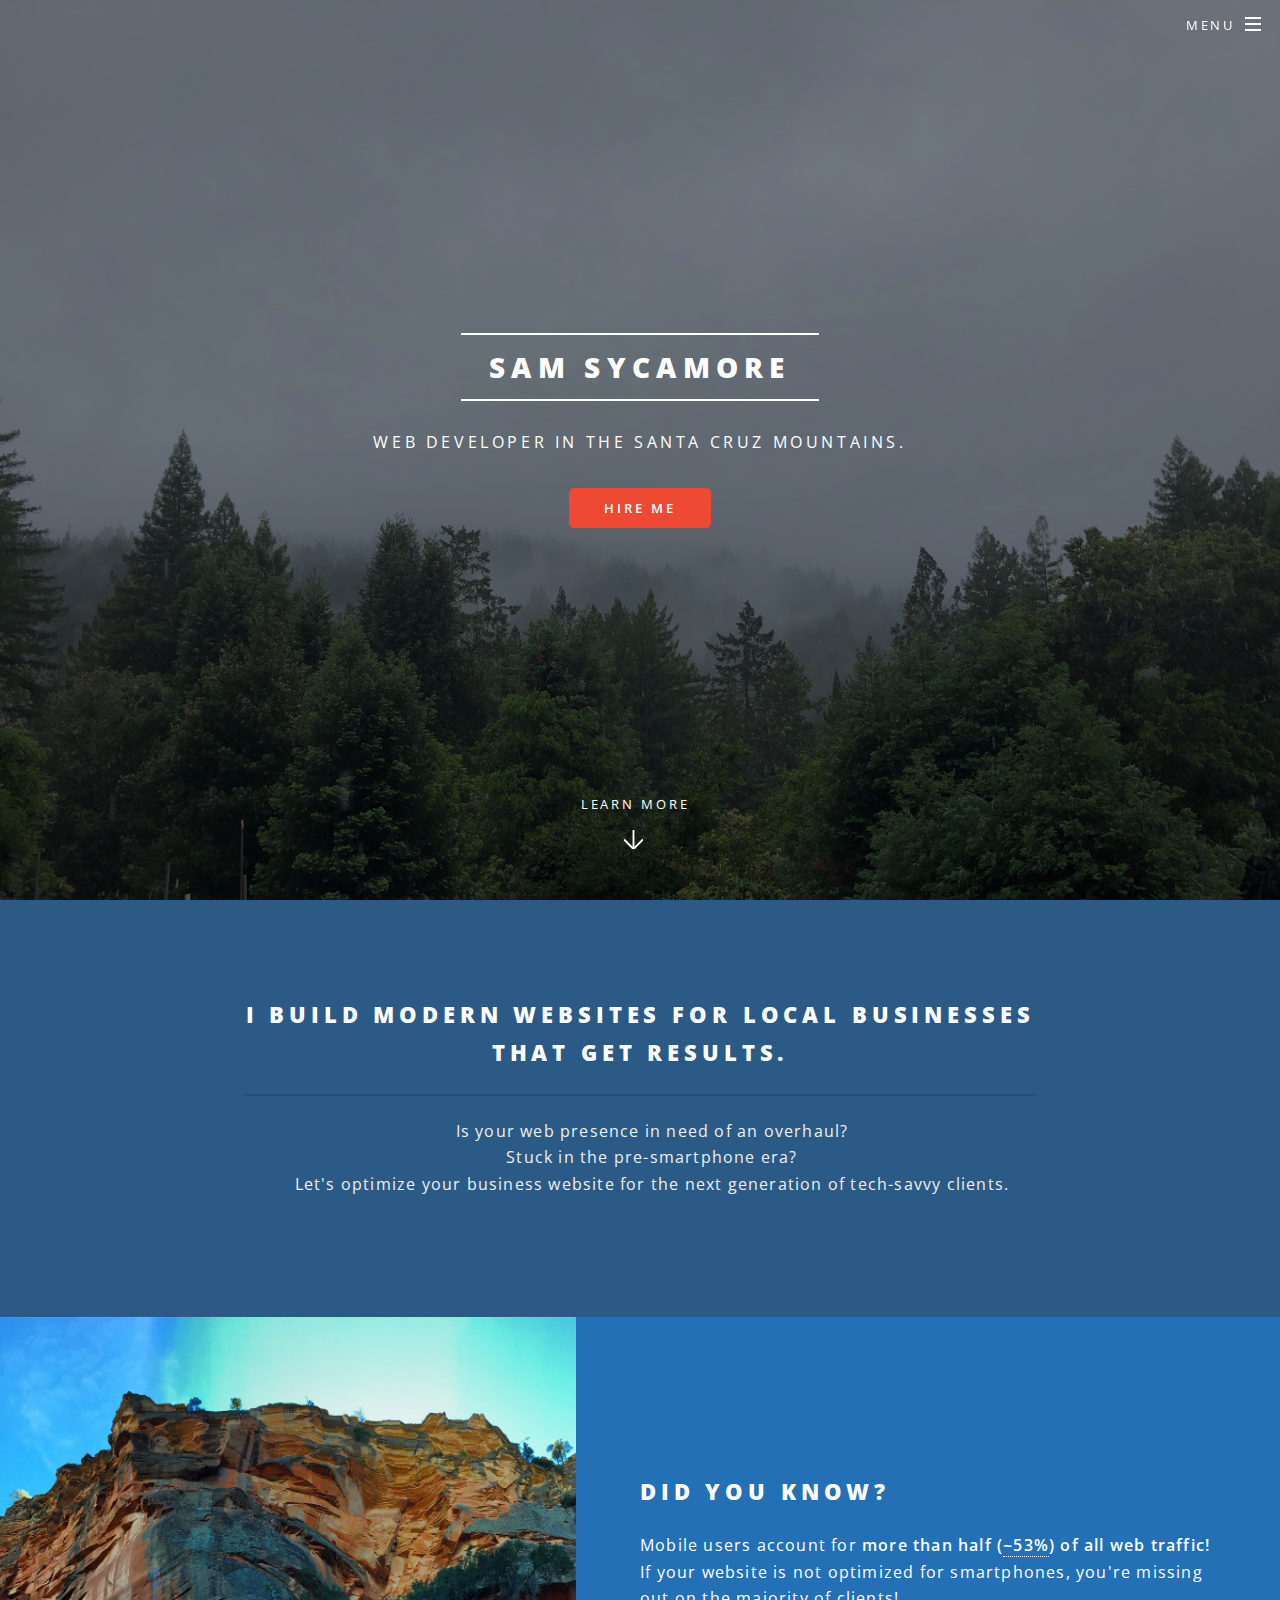
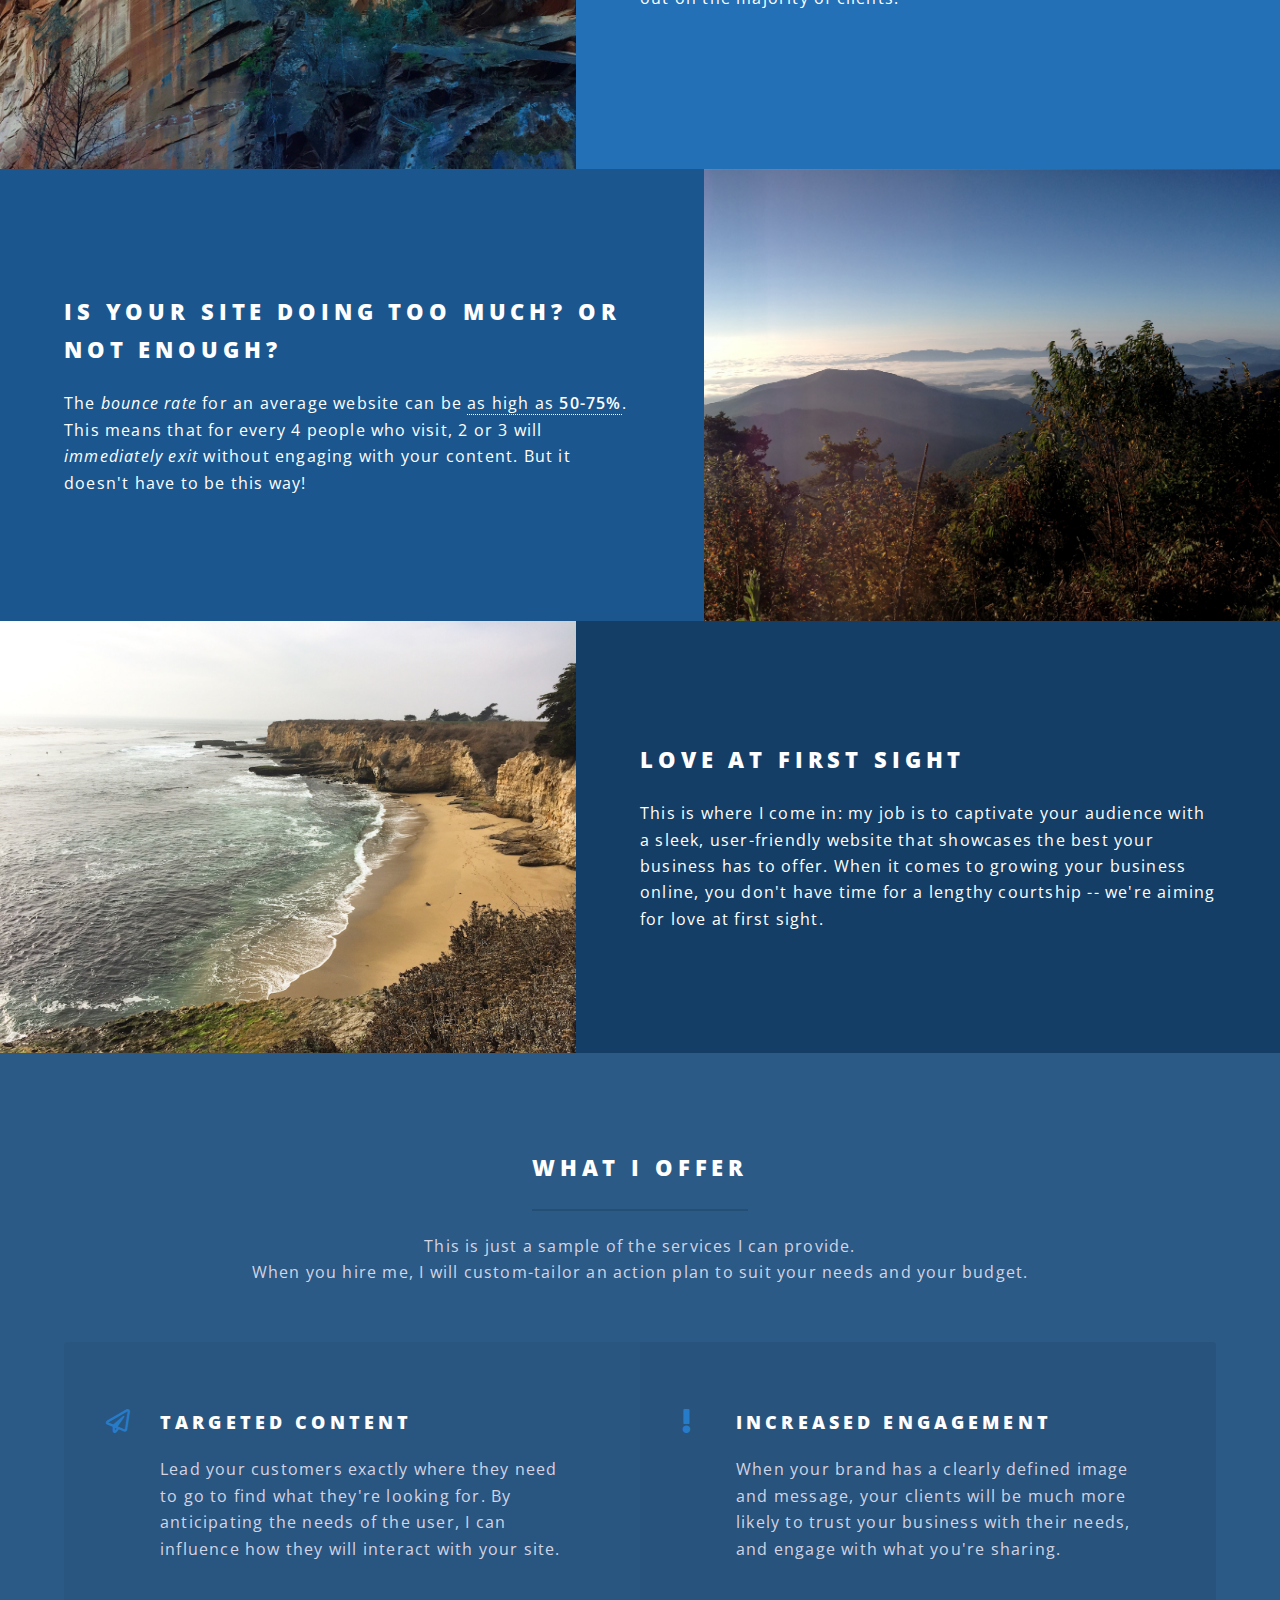
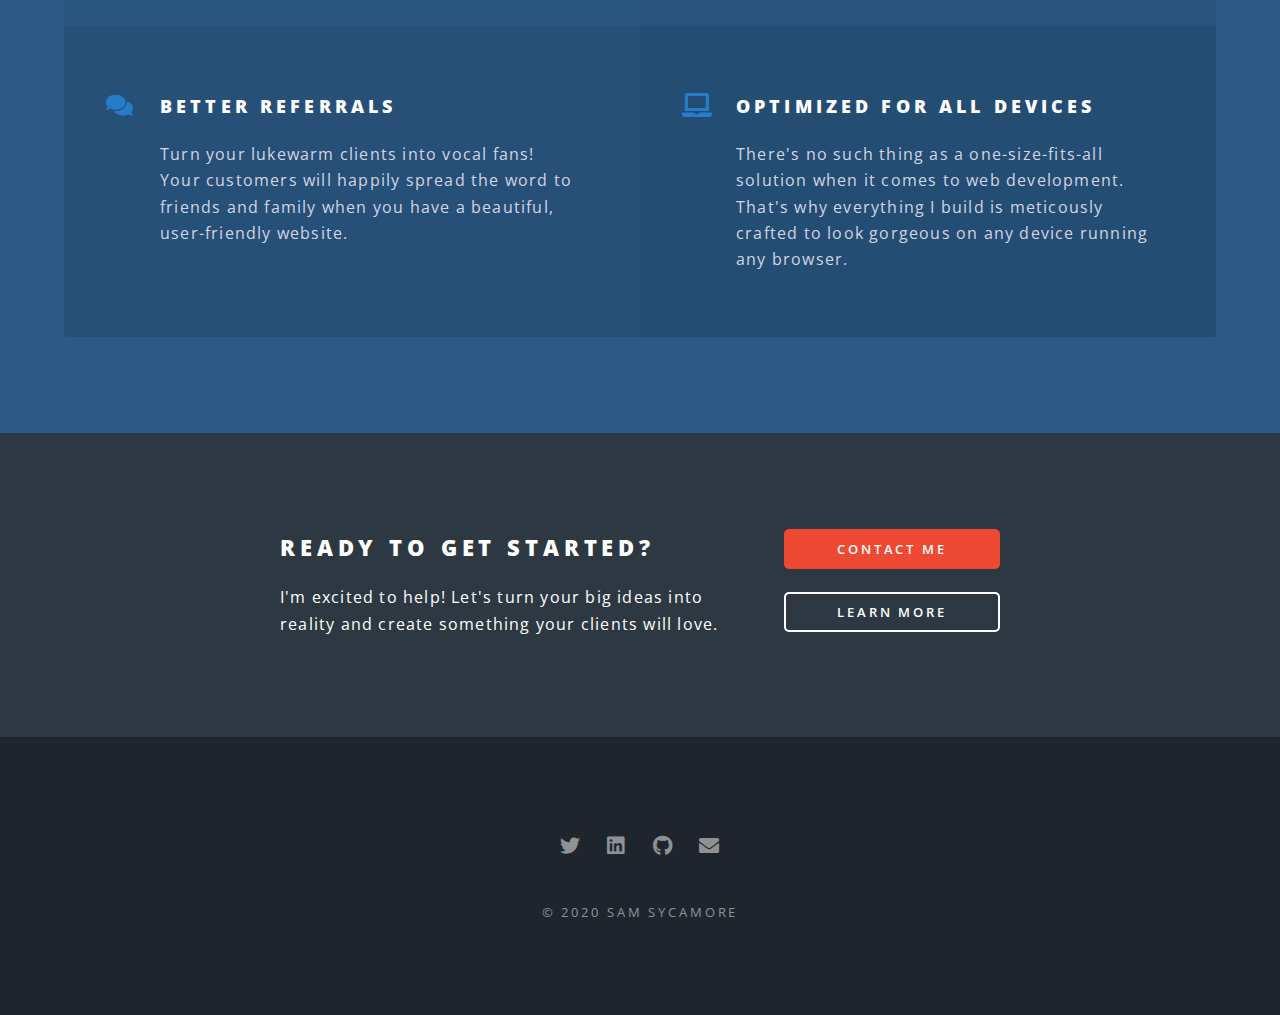
==== commit 0af0b33e: "working on styling" ====
--- a/index.html
+++ b/index.html
@@ -122,7 +122,7 @@
 								<p>I'm excited to help! Let's turn your big ideas into reality and create something your clients will love.</p>
 							</header>
 							<ul class="actions stacked">
-								<li><a href="#" class="button fit primary">Contact</a></li>
+								<li><a href="#" class="button fit primary">Contact Me</a></li>
 								<li><a href="#" class="button fit">Learn More</a></li>
 							</ul>
 						</div>
@@ -137,7 +137,7 @@
 							<li><a href="mailto:samuelsycamore@gmail.com" class="icon solid fa-envelope"><span class="label">Email</span></a></li>
 						</ul>
 						<ul class="copyright">
-							<li>&copy; Untitled</li><li>Design: <a href="http://html5up.net">HTML5 UP</a></li>
+							<li>&copy; 2020 Sam Sycamore</li>
 						</ul>
 					</footer>
 
--- a/assets/css/main.css
+++ b/assets/css/main.css
@@ -1859,7 +1859,7 @@
 		input[type="email"]:focus,
 		select:focus,
 		textarea:focus {
-			box-shadow: 0 0 0 2px #21b2a6;
+			box-shadow: 0 0 0 2px rgb(39,124,202);
 		}
 
 	select {
@@ -1956,7 +1956,7 @@
 
 		input[type="checkbox"]:focus + label:before,
 		input[type="radio"]:focus + label:before {
-			box-shadow: 0 0 0 2px #21b2a6;
+			box-shadow: 0 0 0 2px rgb(39,124,202);
 		}
 
 	input[type="checkbox"] + label:before {
@@ -2078,7 +2078,7 @@
 			}
 
 		.icon.style1 {
-			color: #00ffcc;
+			color: rgb(39,124,202);
 		}
 
 		.icon.style2 {
@@ -2604,7 +2604,7 @@
 
 			.features li:before {
 				display: block;
-				color: #00ffcc;
+				color: rgb(39,124,202);
 				position: absolute;
 				left: 1.75em;
 				top: 2.75em;
@@ -2703,43 +2703,15 @@
 		}
 
 		.spotlight:nth-child(1) {
-			background-color: rgba(0, 0, 0, 0.075);
+			background-color: rgba(39,124,202, 0.9);
 		}
 
 		.spotlight:nth-child(2) {
-			background-color: rgba(0, 0, 0, 0.15);
+			background-color: rgba(39,124,202, 0.7);
 		}
 
 		.spotlight:nth-child(3) {
-			background-color: rgba(0, 0, 0, 0.225);
-		}
-
-		.spotlight:nth-child(4) {
-			background-color: rgba(0, 0, 0, 0.3);
-		}
-
-		.spotlight:nth-child(5) {
-			background-color: rgba(0, 0, 0, 0.375);
-		}
-
-		.spotlight:nth-child(6) {
-			background-color: rgba(0, 0, 0, 0.45);
-		}
-
-		.spotlight:nth-child(7) {
-			background-color: rgba(0, 0, 0, 0.525);
-		}
-
-		.spotlight:nth-child(8) {
-			background-color: rgba(0, 0, 0, 0.6);
-		}
-
-		.spotlight:nth-child(9) {
-			background-color: rgba(0, 0, 0, 0.675);
-		}
-
-		.spotlight:nth-child(10) {
-			background-color: rgba(0, 0, 0, 0.75);
+			background-color: rgba(39,124,202, 0.5);
 		}
 
 		@media screen and (max-width: 1280px) {
@@ -2817,8 +2789,8 @@
 		}
 
 		.wrapper.style1 {
-			background-color: #21b2a6;
-			color: #c8ece9;
+			background-color: rgba(39,124,202,0.5);
+			color: #f0f0f0;
 		}
 
 			.wrapper.style1 strong, .wrapper.style1 b {
@@ -2871,7 +2843,7 @@
 
 				.wrapper.style1 select option {
 					color: #ffffff;
-					background: #21b2a6;
+					background: rgb(39,124,202);
 				}
 
 			.wrapper.style1 input[type="checkbox"] + label,
@@ -2887,7 +2859,7 @@
 			.wrapper.style1 input[type="checkbox"]:checked + label:before,
 			.wrapper.style1 input[type="radio"]:checked + label:before {
 				background: #ffffff;
-				color: #21b2a6;
+				color: rgb(39,124,202);
 			}
 
 			.wrapper.style1 ::-webkit-input-placeholder {
@@ -2976,11 +2948,11 @@
 			}
 
 		.wrapper.style2 {
-			background-color: #2e3842;
+			background-color: #000000;
 		}
 
 		.wrapper.style3 {
-			background-color: #505393;
+			background-color: rgba(39,124,202, 0.5);
 			color: #d3d4e4;
 		}
 
@@ -3351,7 +3323,7 @@
 		-ms-transition: -ms-transform 0.5s ease;
 		transition: transform 0.5s ease;
 		-webkit-overflow-scrolling: touch;
-		background: #21b2a6;
+		background: rgb(39,124,202);
 		color: #ffffff;
 		height: 100%;
 		max-width: 80%;
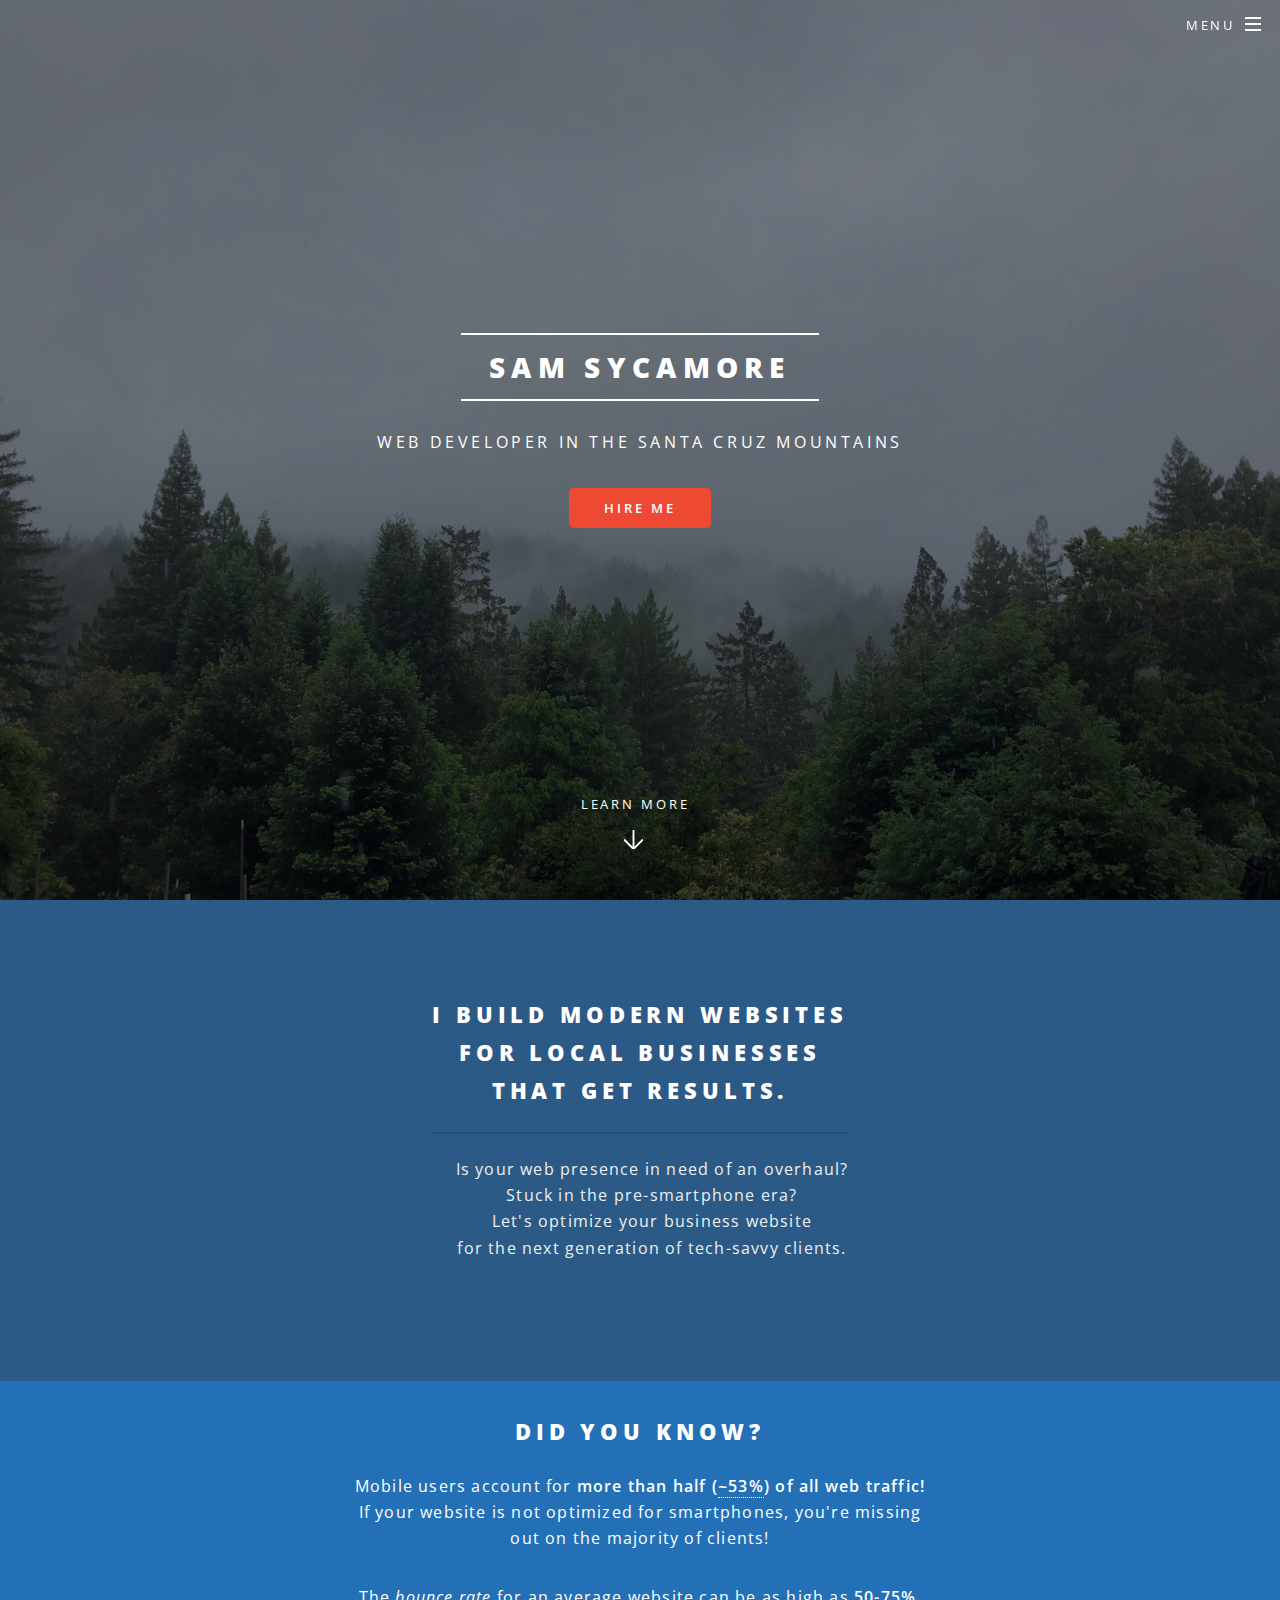
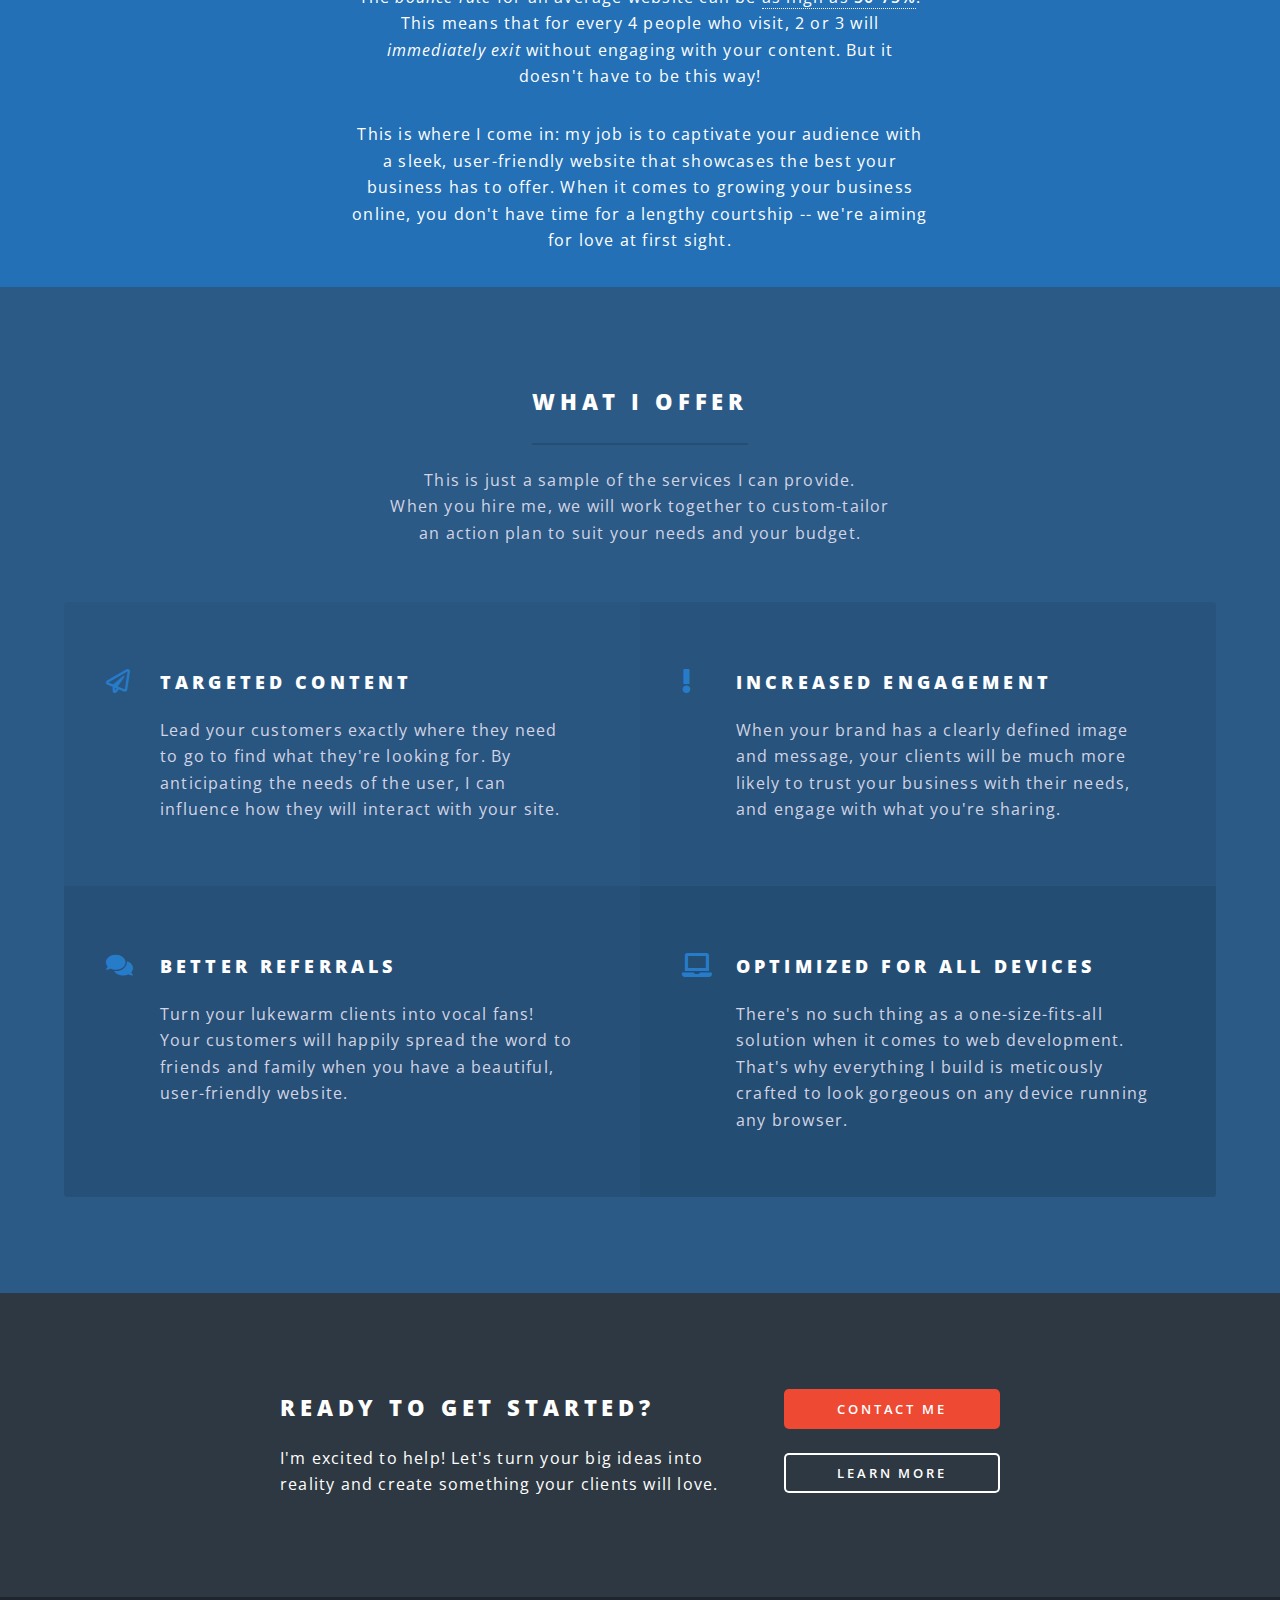
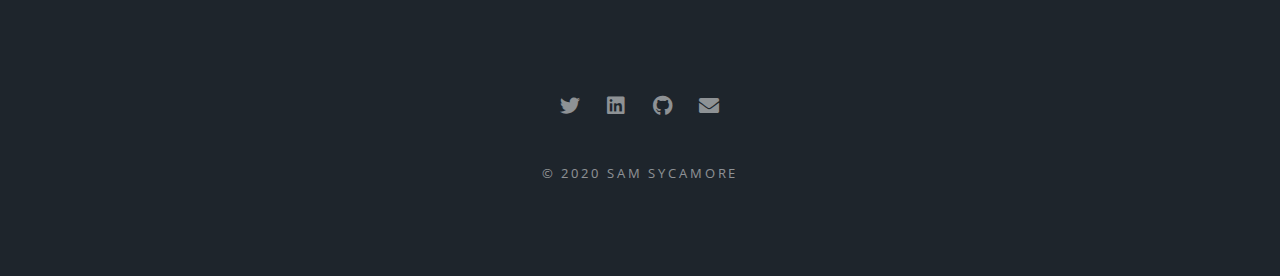
==== commit 1eed6612: "updated layout, removed photos" ====
--- a/index.html
+++ b/index.html
@@ -42,7 +42,7 @@
 					<section id="banner">
 						<div class="inner">
 							<h2>Sam Sycamore</h2>
-							<p>Web developer in the Santa Cruz Mountains.</p>
+							<p>Web developer in the Santa Cruz Mountains</p>
 							<ul class="actions special">
 								<li><a href="#" class="button primary">Hire Me</a></li>
 							</ul>
@@ -54,11 +54,11 @@
 					<section id="one" class="wrapper style1 special">
 						<div class="inner">
 							<header class="major">
-								<h2>I build modern websites for local businesses<br /> that get results.</h2>
+								<h2>I build modern websites<br> for local businesses<br> that get results.</h2>
 								<ul>
 									<li>Is your web presence in need of an overhaul?</li>
 									<li>Stuck in the pre-smartphone era?</li>
-									<li>Let's optimize your business website for the next generation of tech-savvy clients.</li>
+									<li>Let's optimize your business website<br /> for the next generation of tech-savvy clients.</li>
 								</ul>
 							</header>
 						</div>
@@ -67,20 +67,10 @@
 				<!-- Two -->
 					<section id="two" class="wrapper alt style2">
 						<section class="spotlight">
-							<div class="image"><img src="images/sedona.jpg" alt="" /></div><div class="content">
+							<div class="content">
 								<h2>Did you know?</h2>
 								<p>Mobile users account for <strong>more than half (<a href="https://www.broadbandsearch.net/blog/mobile-desktop-internet-usage-statistics" target="_blank">~53%</a>) of all web traffic!</strong> If your website is not optimized for smartphones, you're missing out on the majority of clients!</p>
-							</div>
-						</section>
-						<section class="spotlight">
-							<div class="image"><img src="images/blue-ridge.jpg" alt="" /></div><div class="content">
-								<h2>Is your site doing too much? Or not enough?</h2>
 								<p>The <em>bounce rate</em> for an average website can be <a href="https://www.gorocketfuel.com/the-rocket-blog/whats-the-average-bounce-rate-in-google-analytics" target="_blank">as high as <strong>50-75%</strong></a>. This means that for every 4 people who visit, 2 or 3 will <em>immediately exit</em> without engaging with your content. But it doesn't have to be this way!</p>
-							</div>
-						</section>
-						<section class="spotlight">
-							<div class="image"><img src="images/south-bay.jpg" alt="" /></div><div class="content">
-								<h2>Love at first sight</h2>
 								<p>This is where I come in: my job is to captivate your audience with a sleek, user-friendly website that showcases the best your business has to offer. When it comes to growing your business online, you don't have time for a lengthy courtship -- we're aiming for love at first sight.</p>
 							</div>
 						</section>
@@ -91,7 +81,7 @@
 						<div class="inner">
 							<header class="major">
 								<h2>What I offer</h2>
-								<p>This is just a sample of the services I can provide.<br /> When you hire me, I will custom-tailor an action plan to suit your needs and your budget.</p>
+								<p>This is just a sample of the services I can provide.<br /> When you hire me, we will work together to custom-tailor<br /> an action plan to suit your needs and your budget.</p>
 							</header>
 							<ul class="features">
 								<li class="icon fa-paper-plane">
--- a/assets/css/main.css
+++ b/assets/css/main.css
@@ -2722,6 +2722,8 @@
 
 			.spotlight .content {
 				width: 55%;
+				text-align: center;
+				margin: 0 auto;
 			}
 
 		}
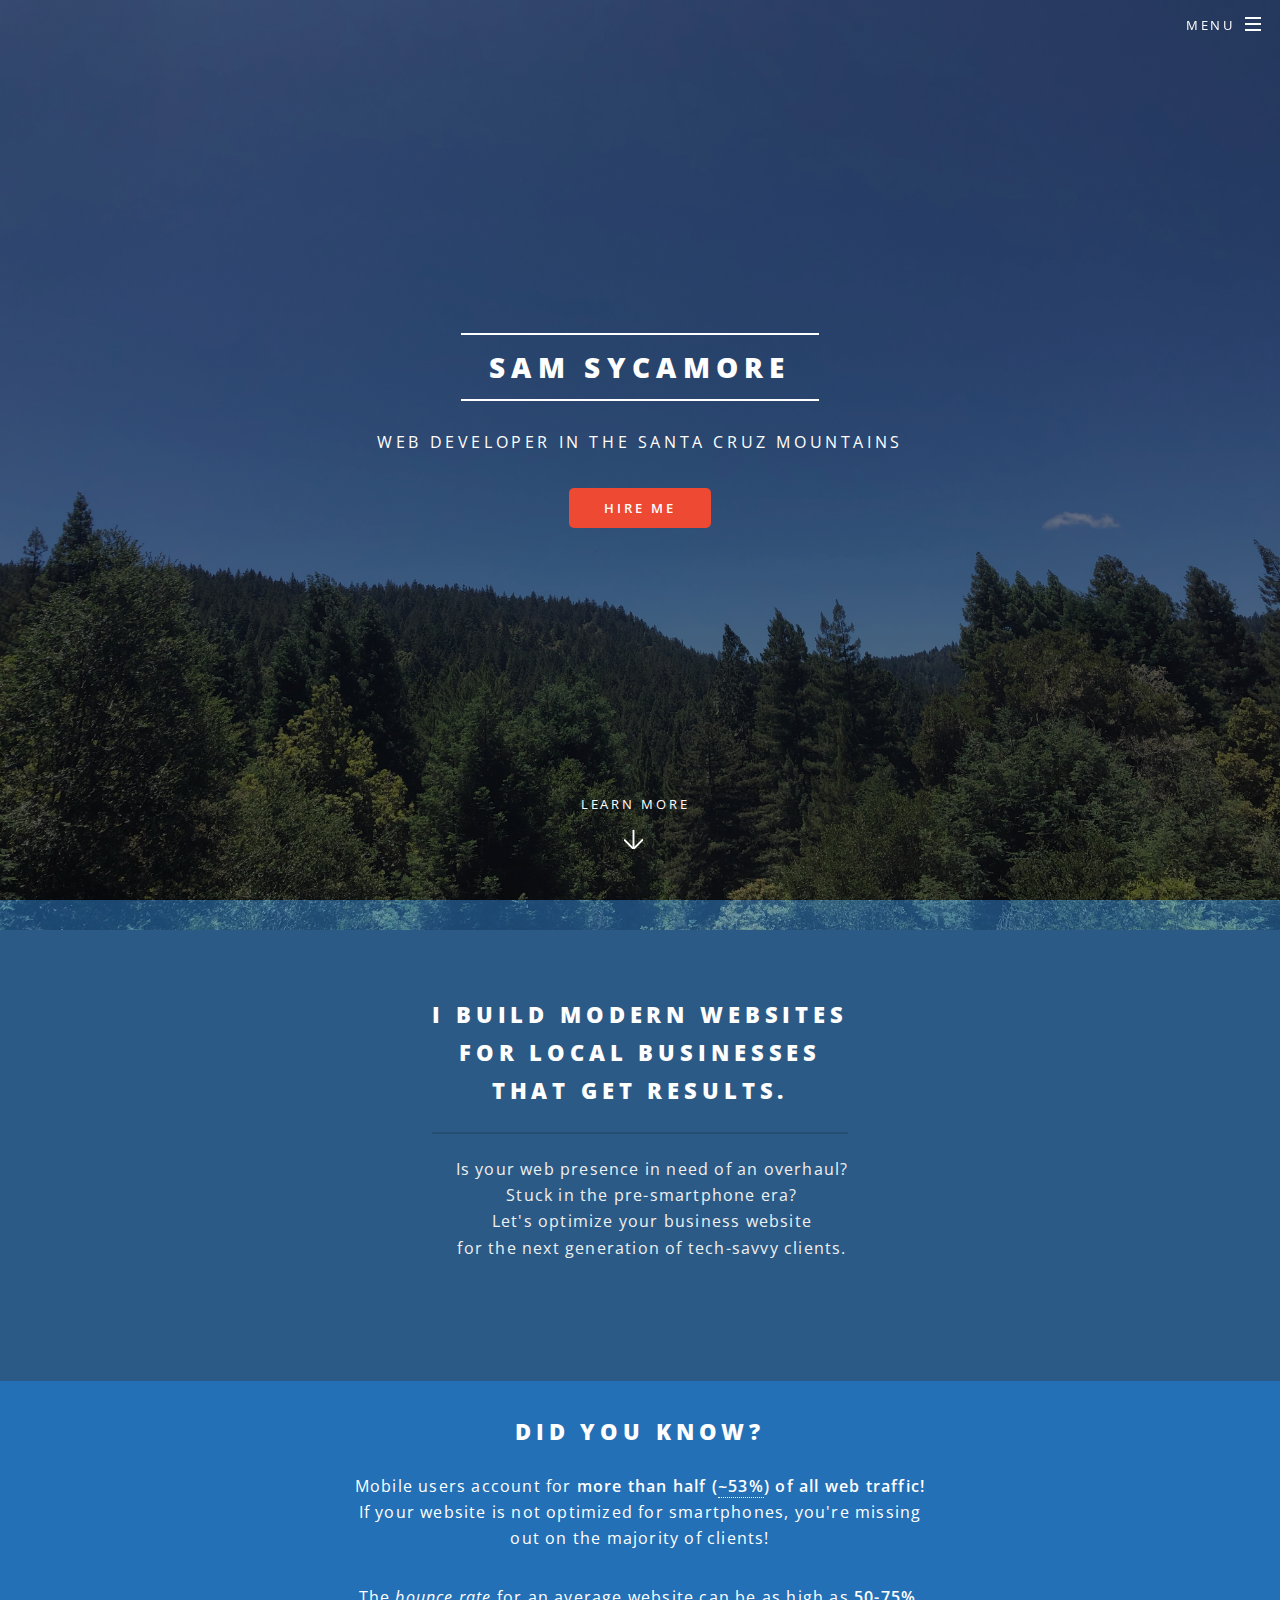
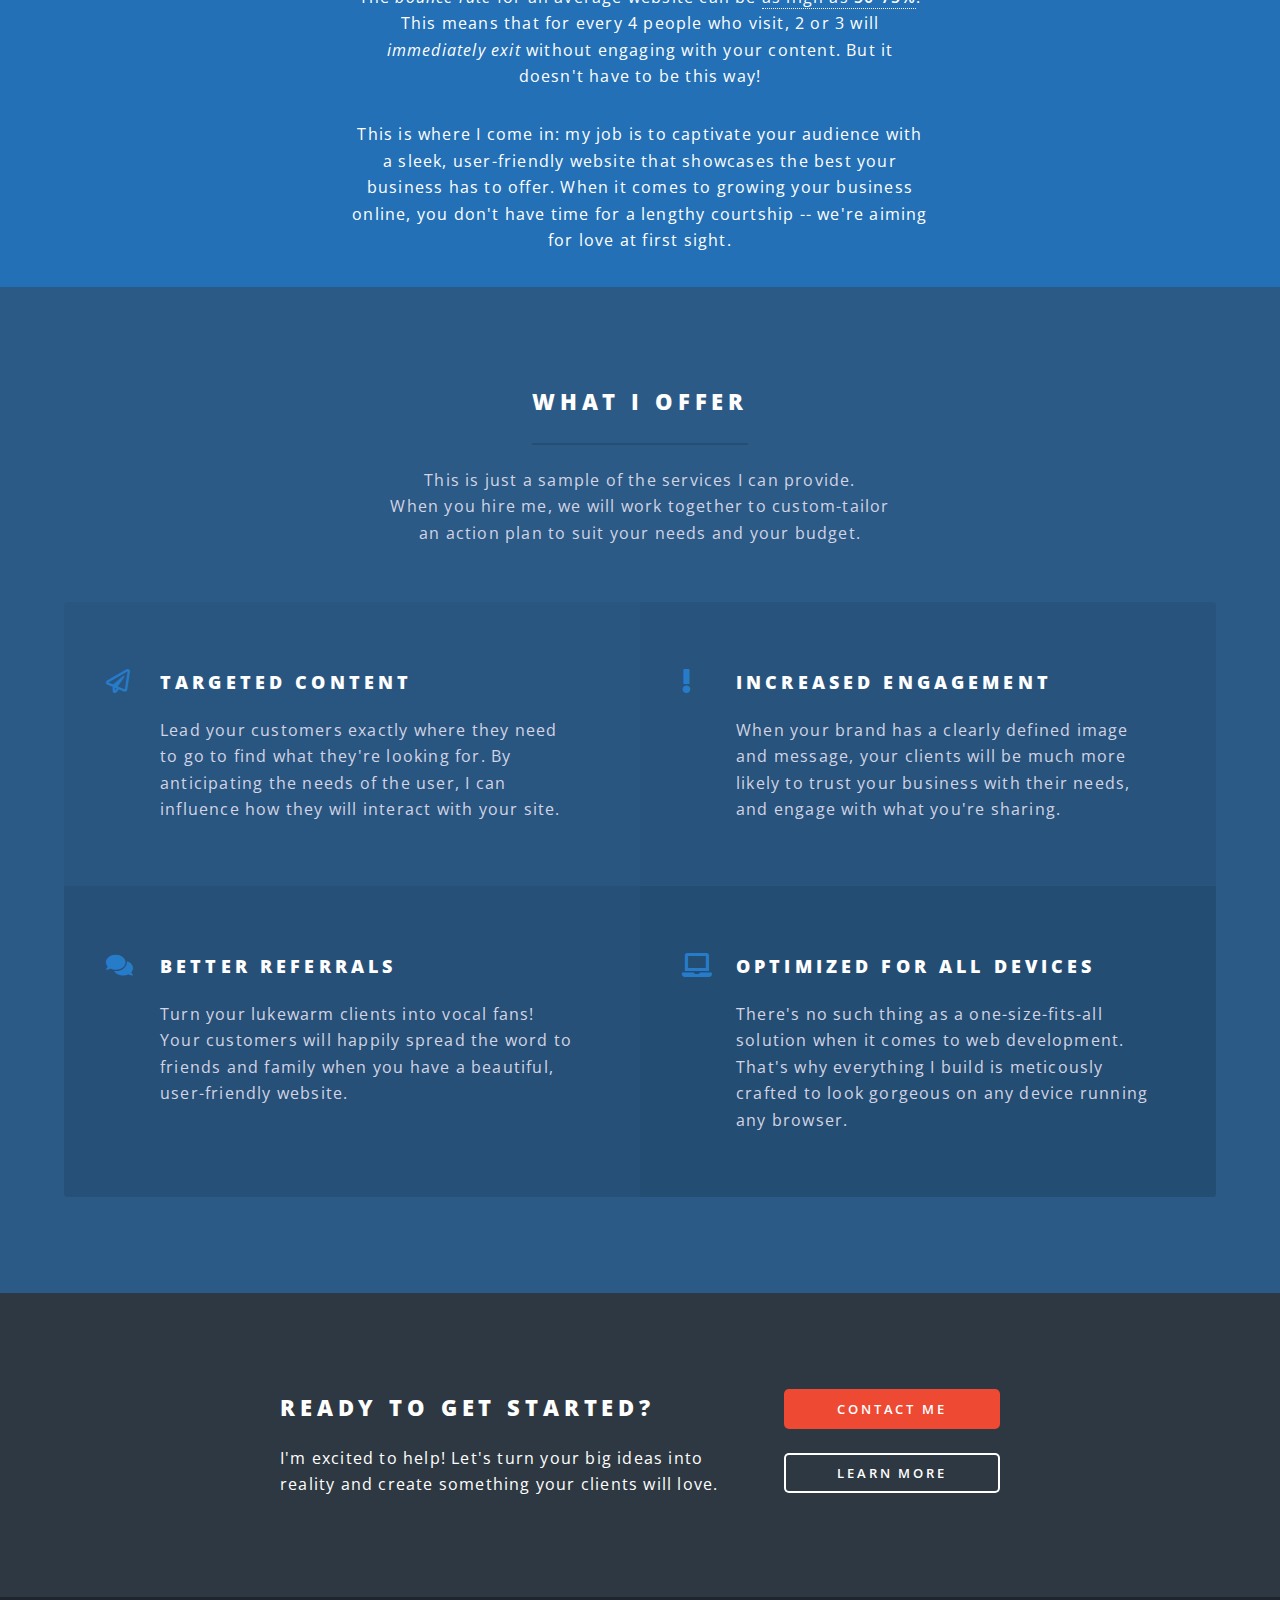
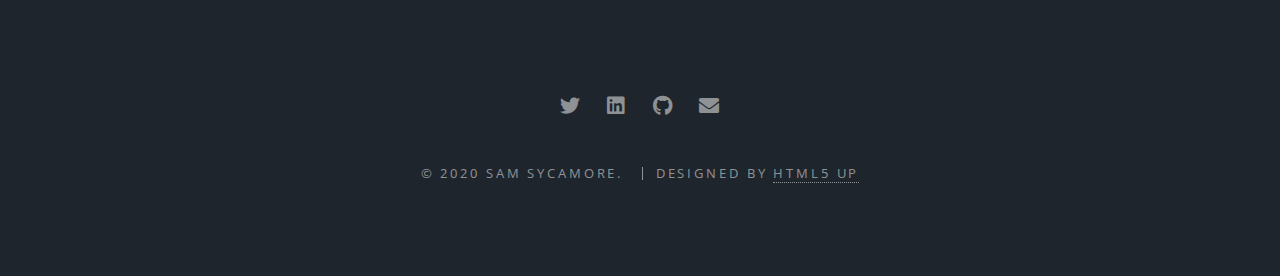
==== commit 46449069: "added attribution" ====
--- a/index.html
+++ b/index.html
@@ -27,10 +27,9 @@
 									<div id="menu">
 										<ul>
 											<li><a href="index.html">Home</a></li>
-											<li><a href="generic.html">About</a></li>
-											<li><a href="elements.html">Products</a></li>
-											<li><a href="#">Resume</a></li>
-											<li><a href="#">Contact</a></li>
+											<li><a href="about.html">About</a></li>
+											<li><a href="products.html">Products</a></li>
+											<li><a href="contact.html">Contact</a></li>
 										</ul>
 									</div>
 								</li>
@@ -44,7 +43,7 @@
 							<h2>Sam Sycamore</h2>
 							<p>Web developer in the Santa Cruz Mountains</p>
 							<ul class="actions special">
-								<li><a href="#" class="button primary">Hire Me</a></li>
+								<li><a href="contact.html" class="button primary">Hire Me</a></li>
 							</ul>
 						</div>
 						<a href="#one" class="more scrolly">Learn More</a>
@@ -112,8 +111,8 @@
 								<p>I'm excited to help! Let's turn your big ideas into reality and create something your clients will love.</p>
 							</header>
 							<ul class="actions stacked">
-								<li><a href="#" class="button fit primary">Contact Me</a></li>
-								<li><a href="#" class="button fit">Learn More</a></li>
+								<li><a href="contact.html" class="button fit primary">Contact Me</a></li>
+								<li><a href="about.html" class="button fit">Learn More</a></li>
 							</ul>
 						</div>
 					</section>
@@ -127,7 +126,8 @@
 							<li><a href="mailto:samuelsycamore@gmail.com" class="icon solid fa-envelope"><span class="label">Email</span></a></li>
 						</ul>
 						<ul class="copyright">
-							<li>&copy; 2020 Sam Sycamore</li>
+							<li>&copy; 2020 Sam Sycamore.</li>
+							<li>Designed by <a href="http://www.html5up.net" target="_blank">HTML5 Up</a></li>
 						</ul>
 					</footer>
 
--- a/assets/css/main.css
+++ b/assets/css/main.css
@@ -285,6 +285,26 @@
 	}
 
 /* Row */
+
+	.flex-container {
+		display: flex;
+		align-items: top;
+		flex-wrap: wrap;
+		gap: 50px;
+		justify-content: center;
+		margin: 20px;
+	}
+
+	.flex-form, .flex-text {
+		width: 40%;
+		min-width: 350px;
+	}
+
+	.flex-text img {
+		max-width: 100%;
+		border-radius: 10px;
+		border: 1px solid lightgray;
+	}
 
 	.row {
 		display: flex;
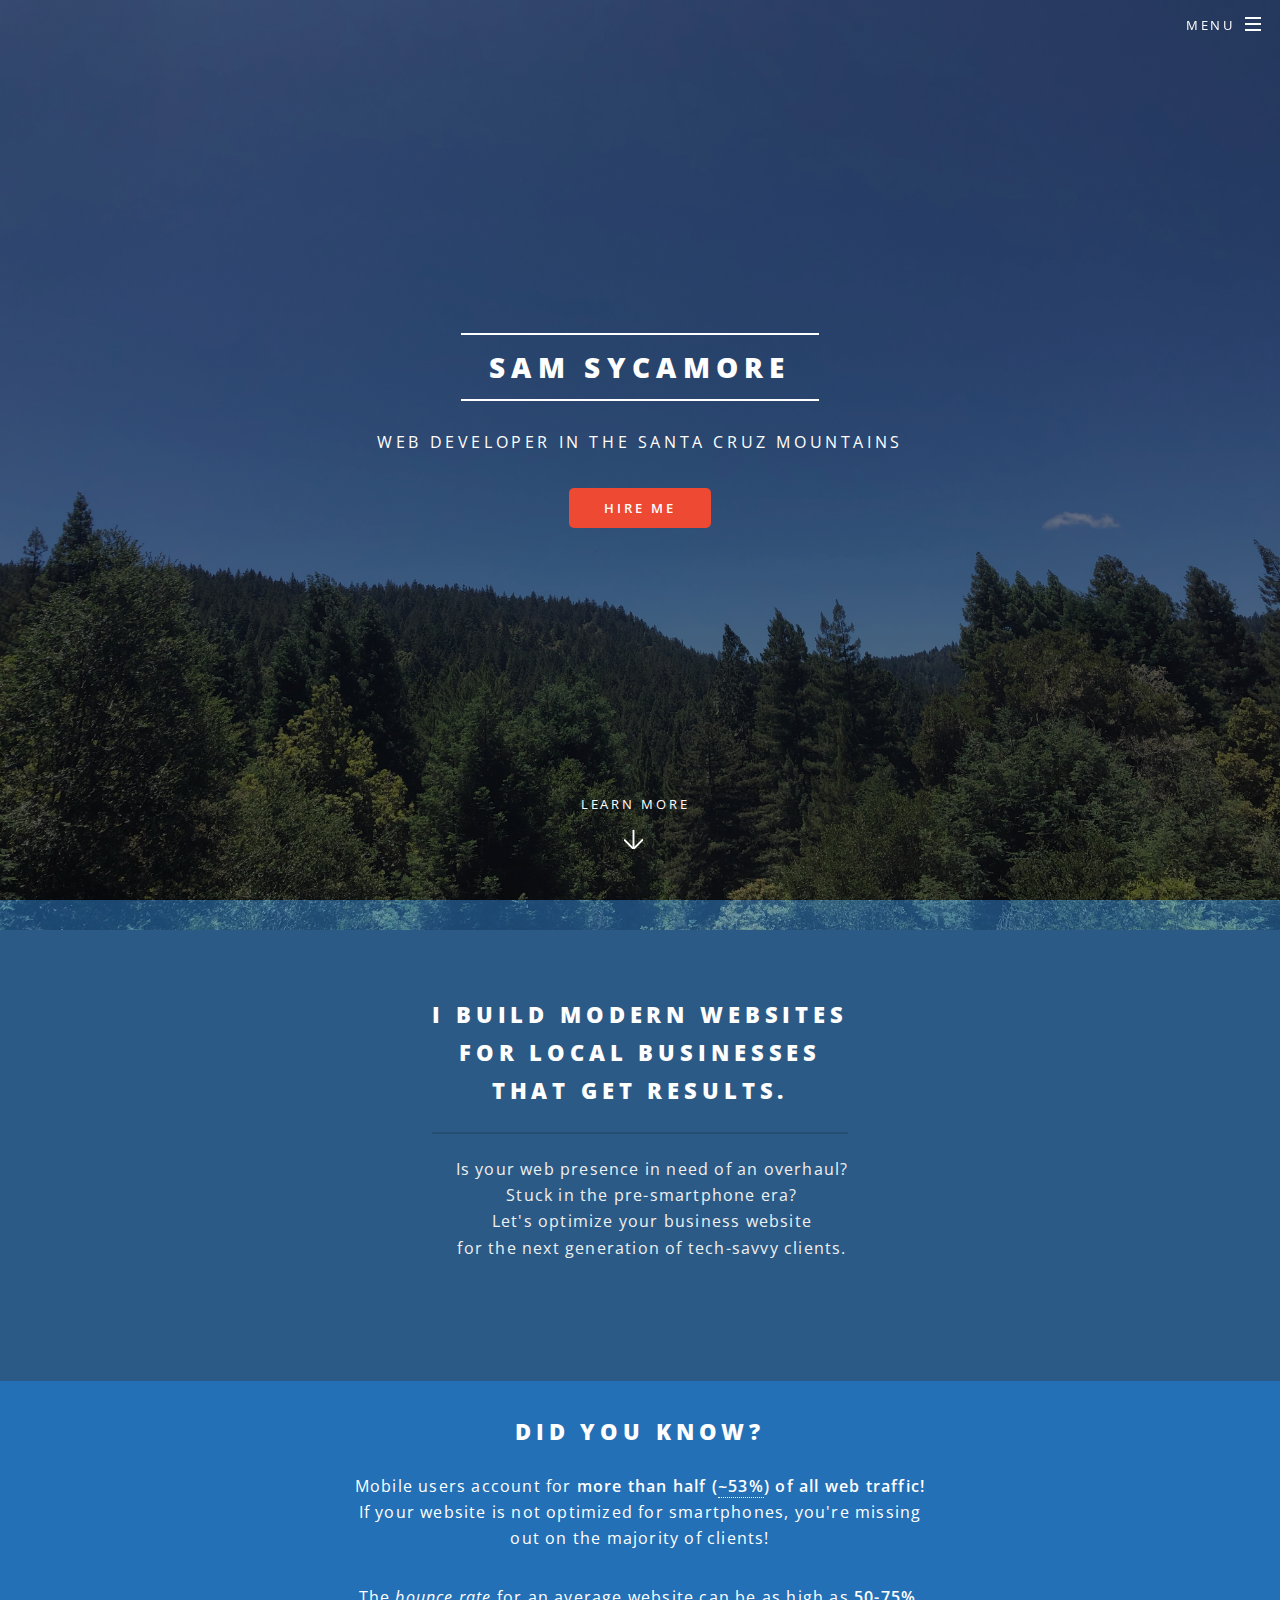
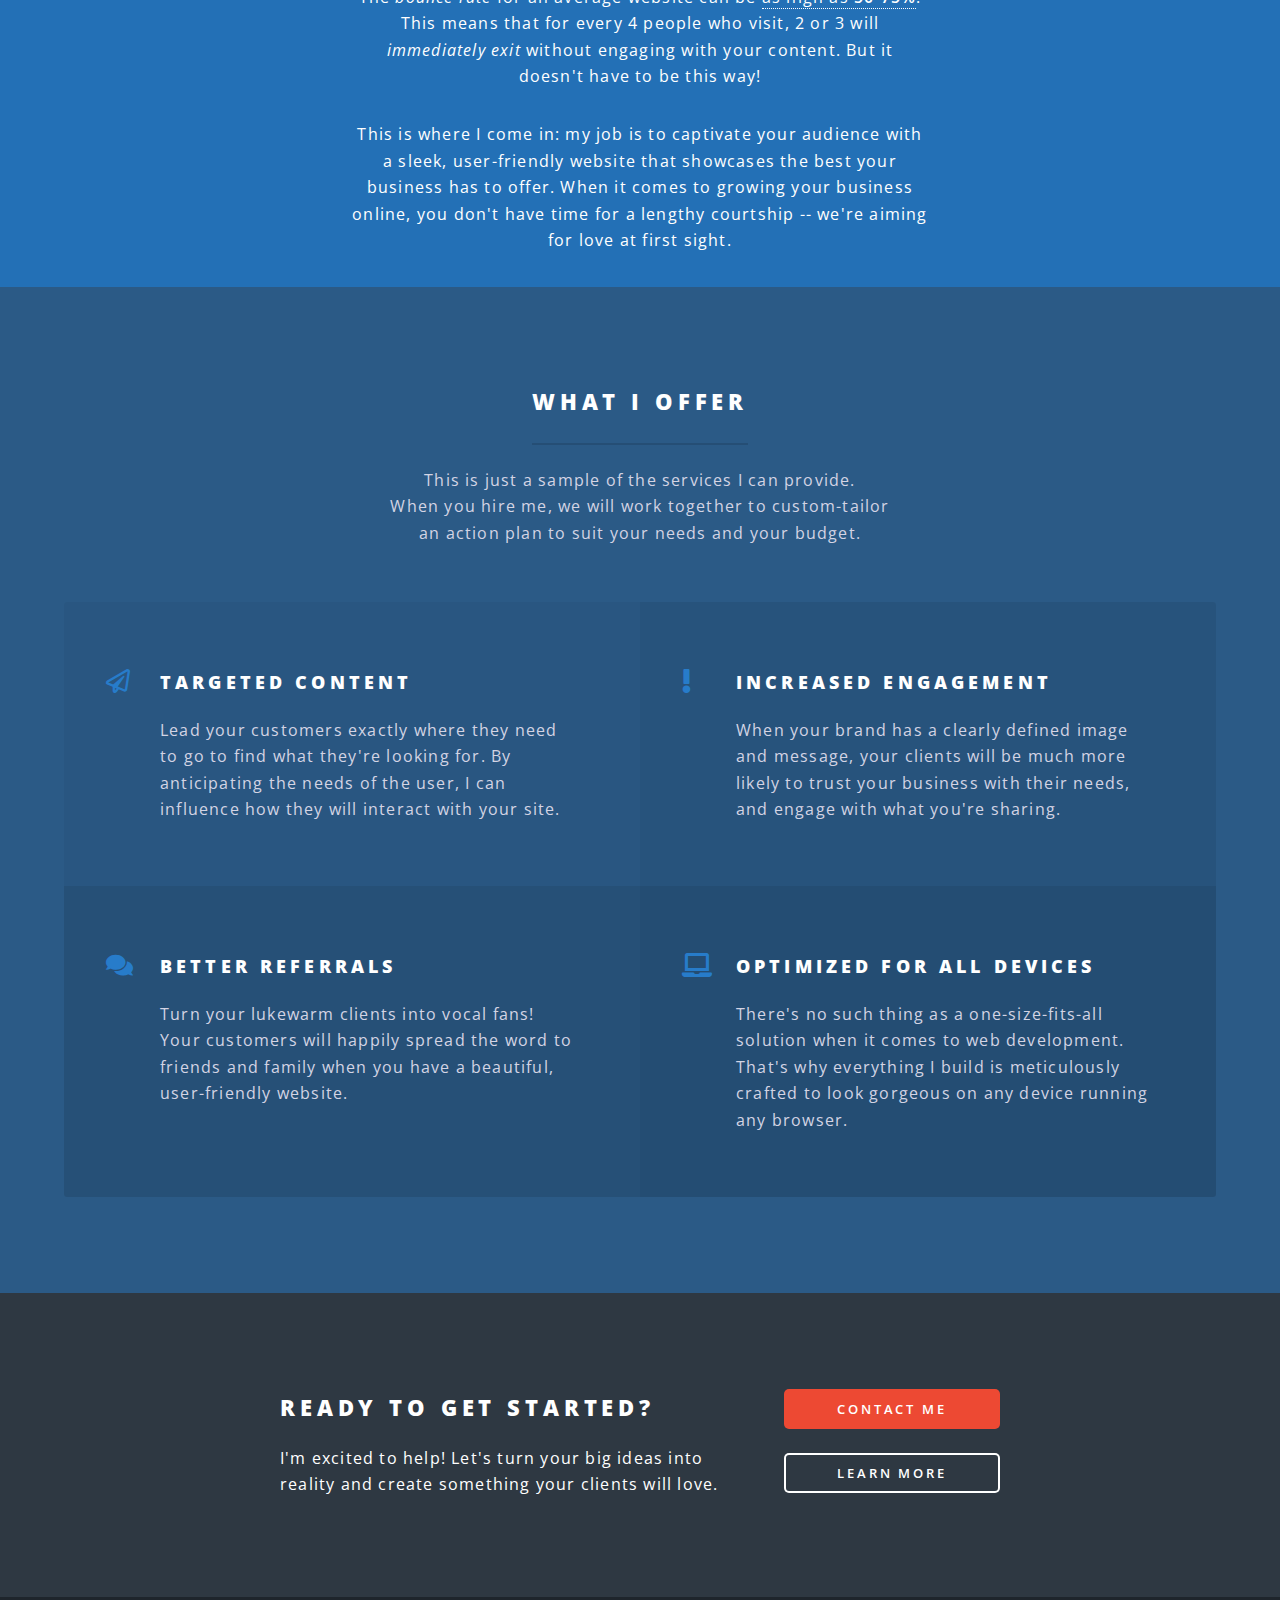
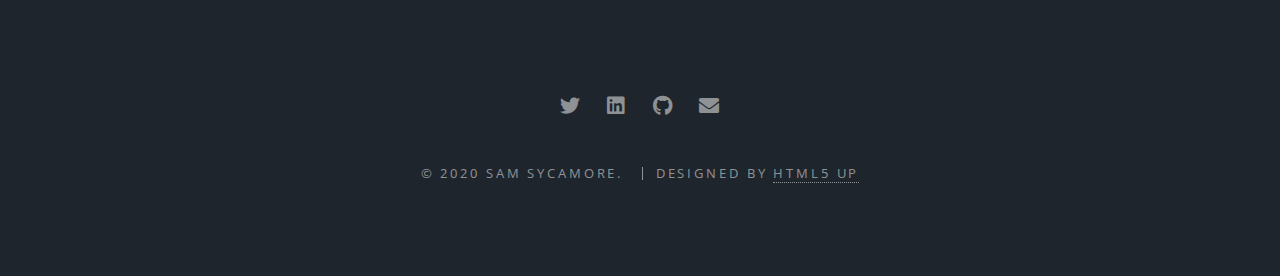
==== commit 571536c5: "fixed a typo" ====
--- a/index.html
+++ b/index.html
@@ -97,7 +97,7 @@
 								</li>
 								<li class="icon solid fa-laptop">
 									<h3>Optimized for all devices</h3>
-									<p>There's no such thing as a one-size-fits-all solution when it comes to web development. That's why everything I build is meticously crafted to look gorgeous on any device running any browser.</p>
+									<p>There's no such thing as a one-size-fits-all solution when it comes to web development. That's why everything I build is meticulously crafted to look gorgeous on any device running any browser.</p>
 								</li>
 							</ul>
 						</div>
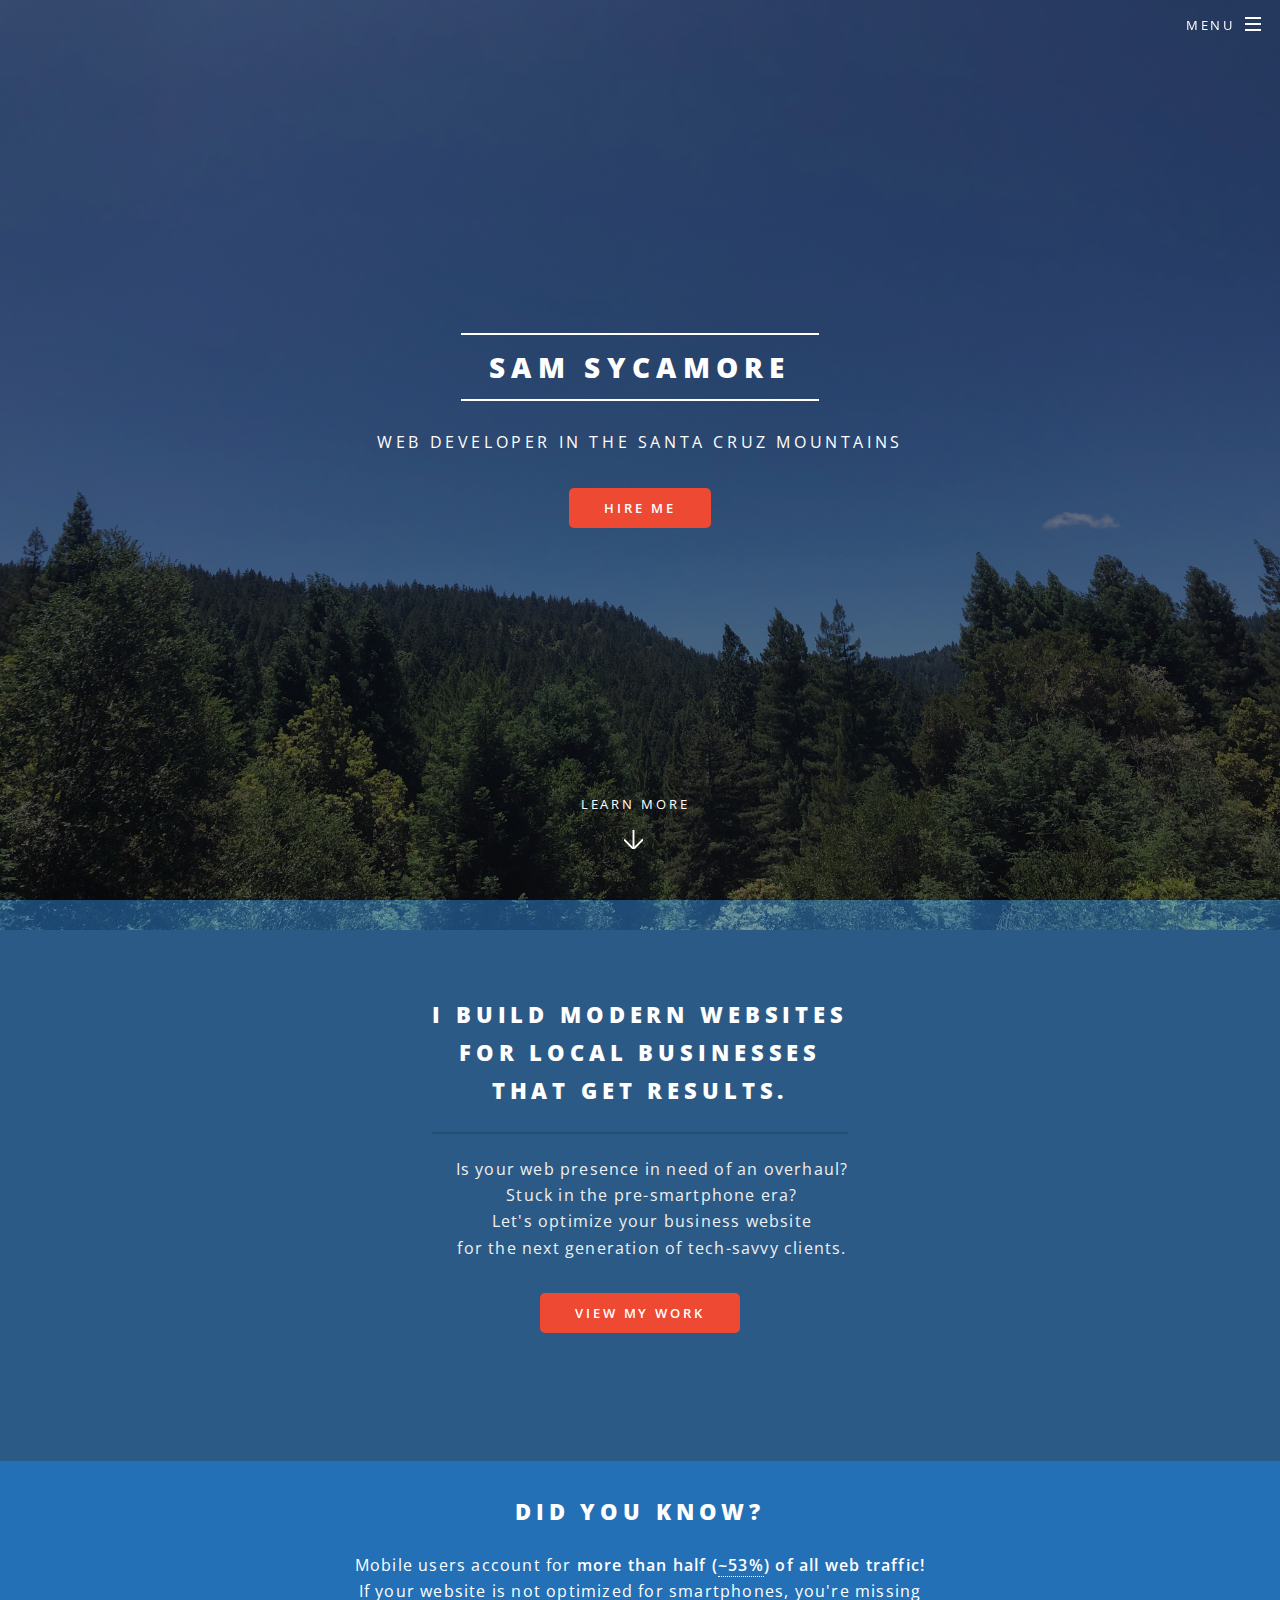
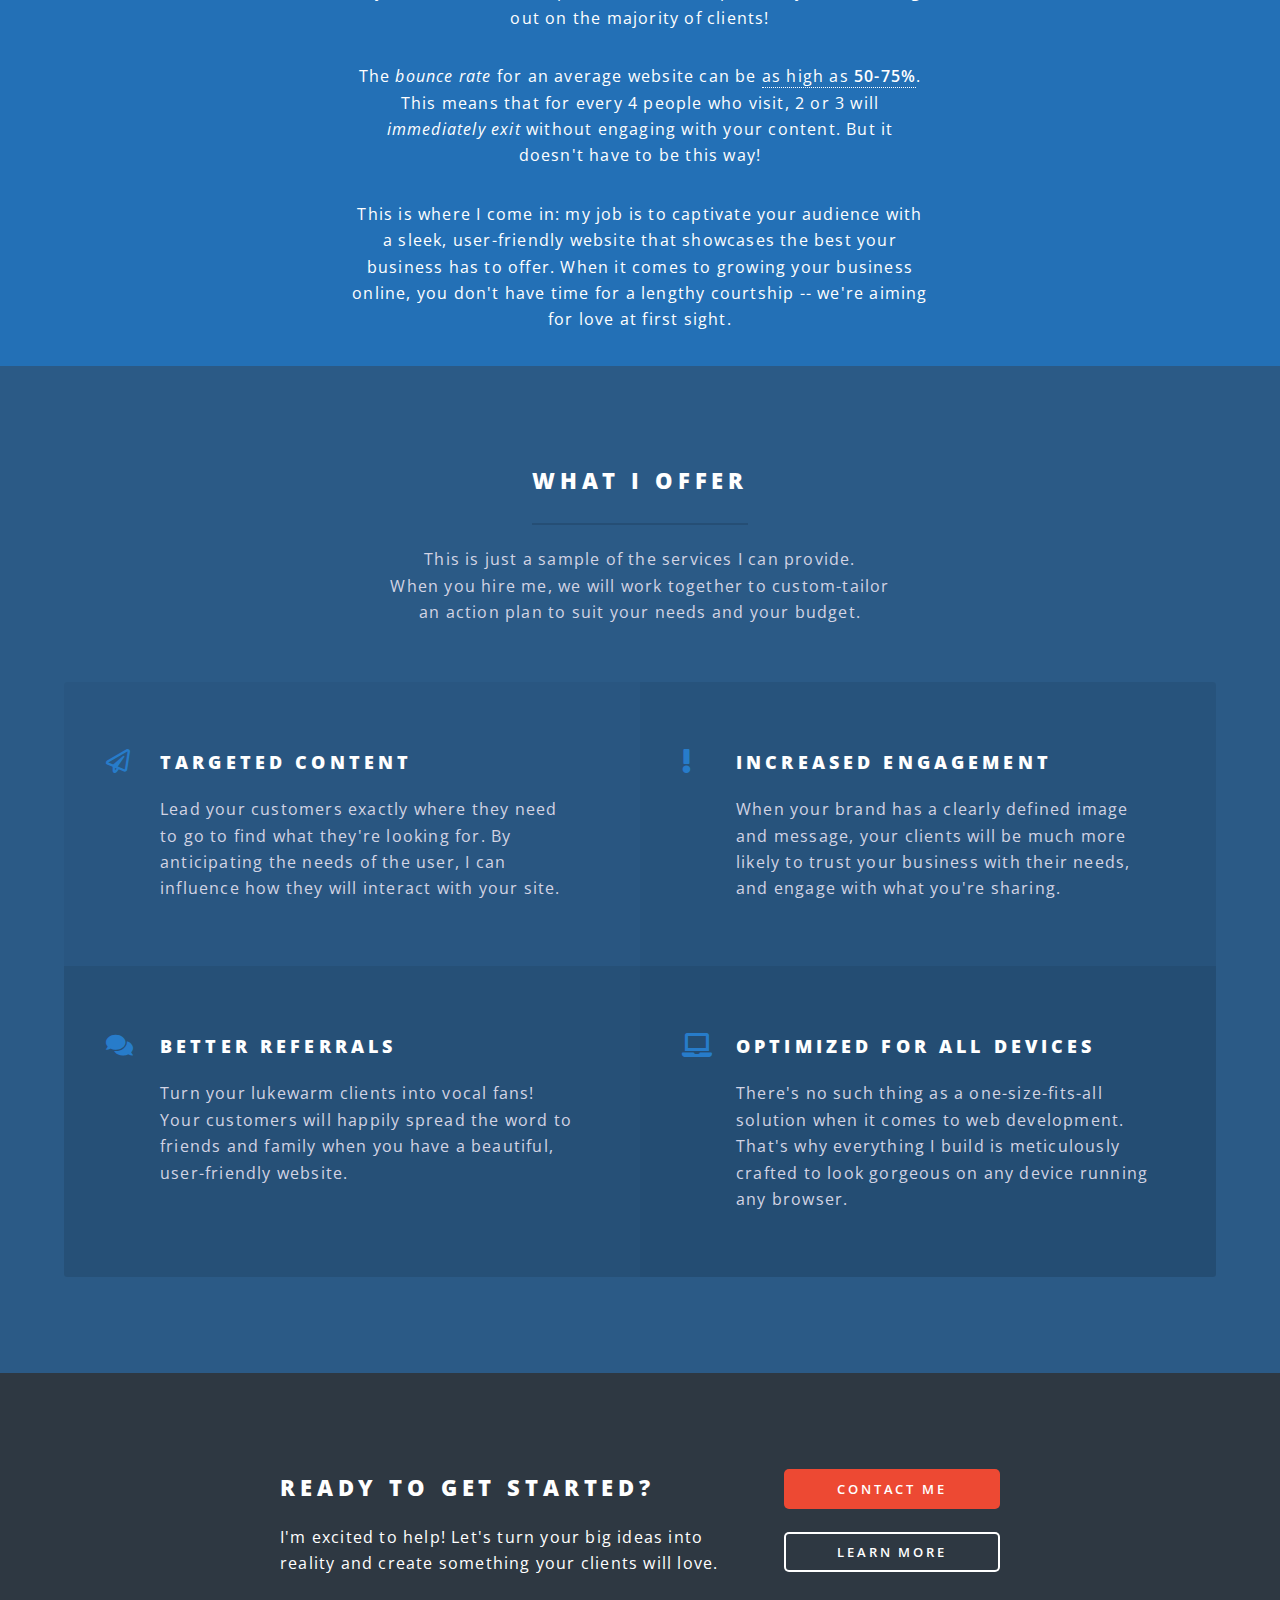
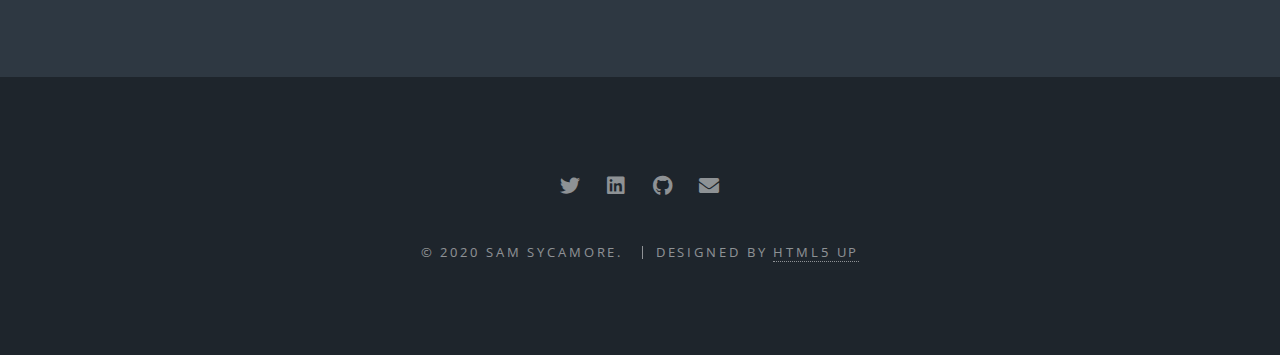
==== commit 6d051745: "products now projects" ====
--- a/index.html
+++ b/index.html
@@ -28,7 +28,7 @@
 										<ul>
 											<li><a href="index.html">Home</a></li>
 											<li><a href="about.html">About</a></li>
-											<li><a href="products.html">Products</a></li>
+											<li><a href="products.html">Recent Projects</a></li>
 											<li><a href="contact.html">Contact</a></li>
 										</ul>
 									</div>
@@ -58,6 +58,9 @@
 									<li>Is your web presence in need of an overhaul?</li>
 									<li>Stuck in the pre-smartphone era?</li>
 									<li>Let's optimize your business website<br /> for the next generation of tech-savvy clients.</li>
+								</ul>
+								<ul class="actions special">
+									<li><a href="products.html" class="button primary">View My Work</a></li>
 								</ul>
 							</header>
 						</div>
